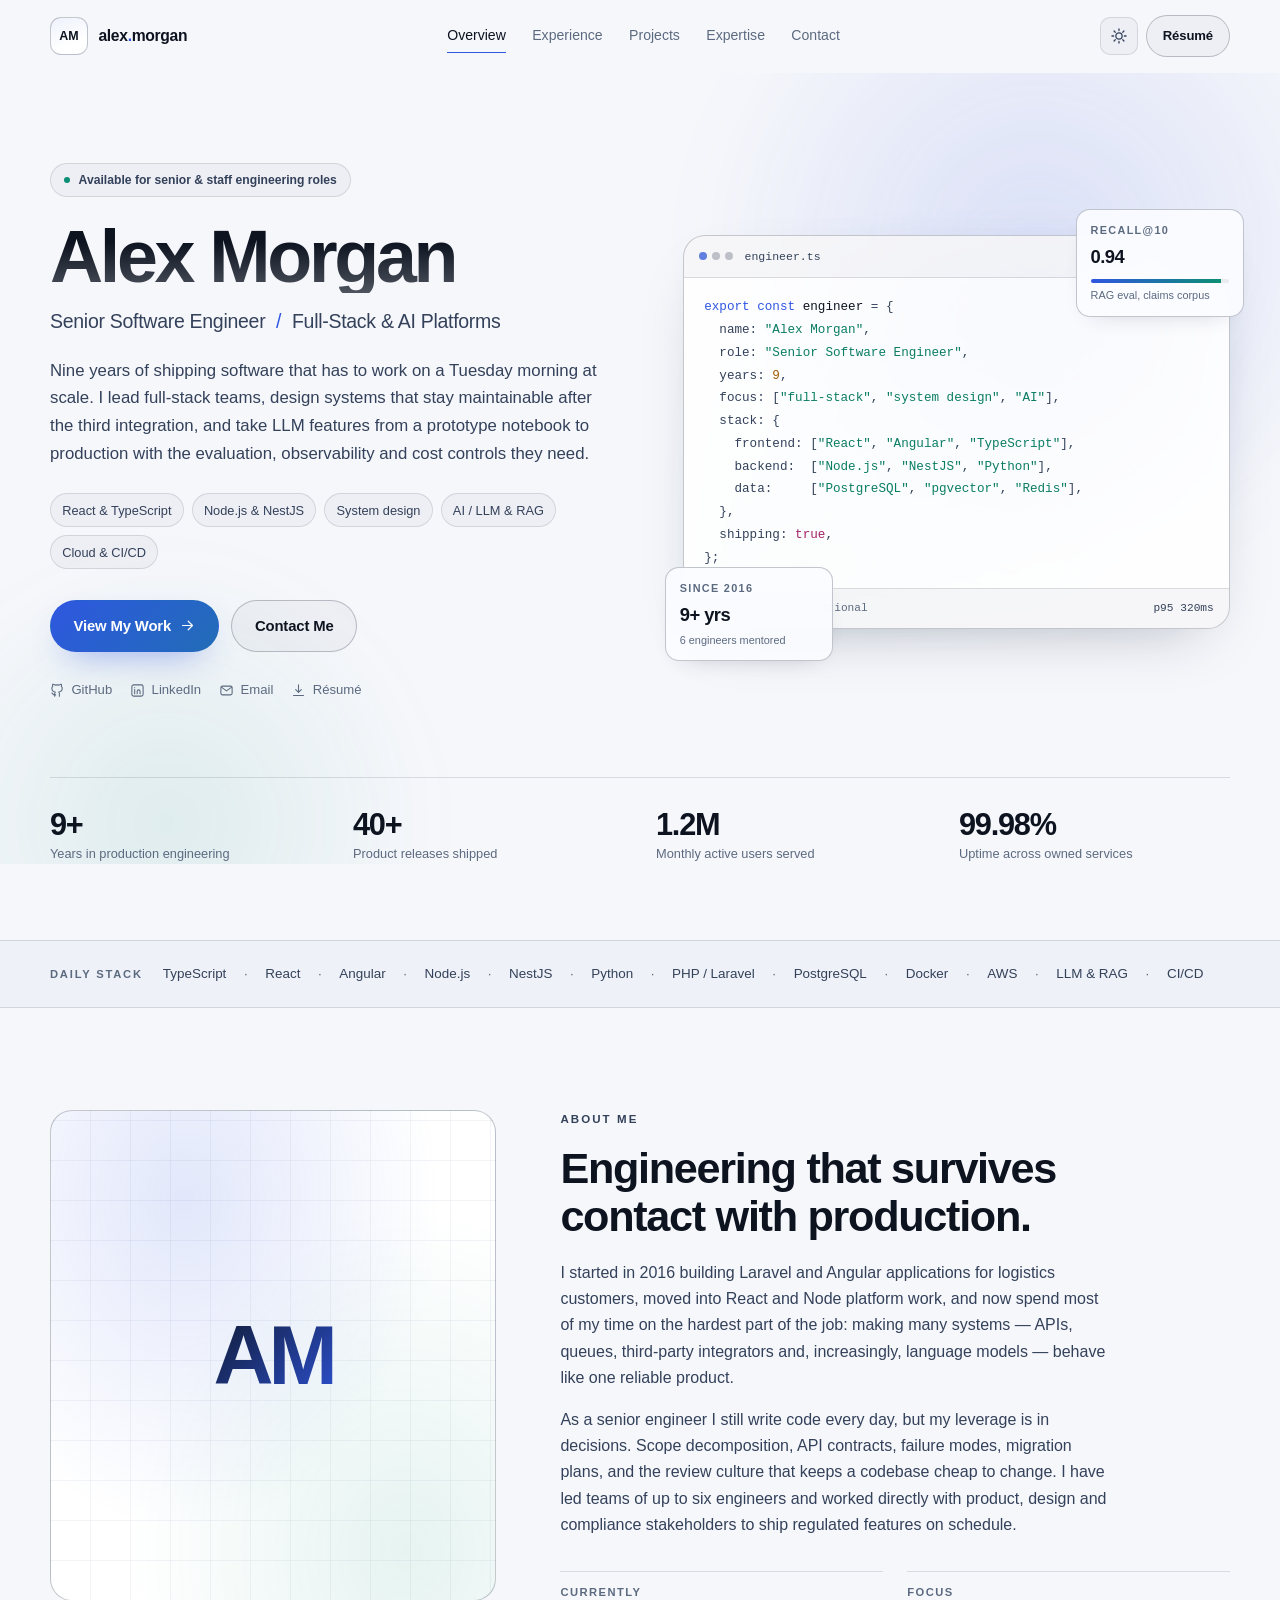
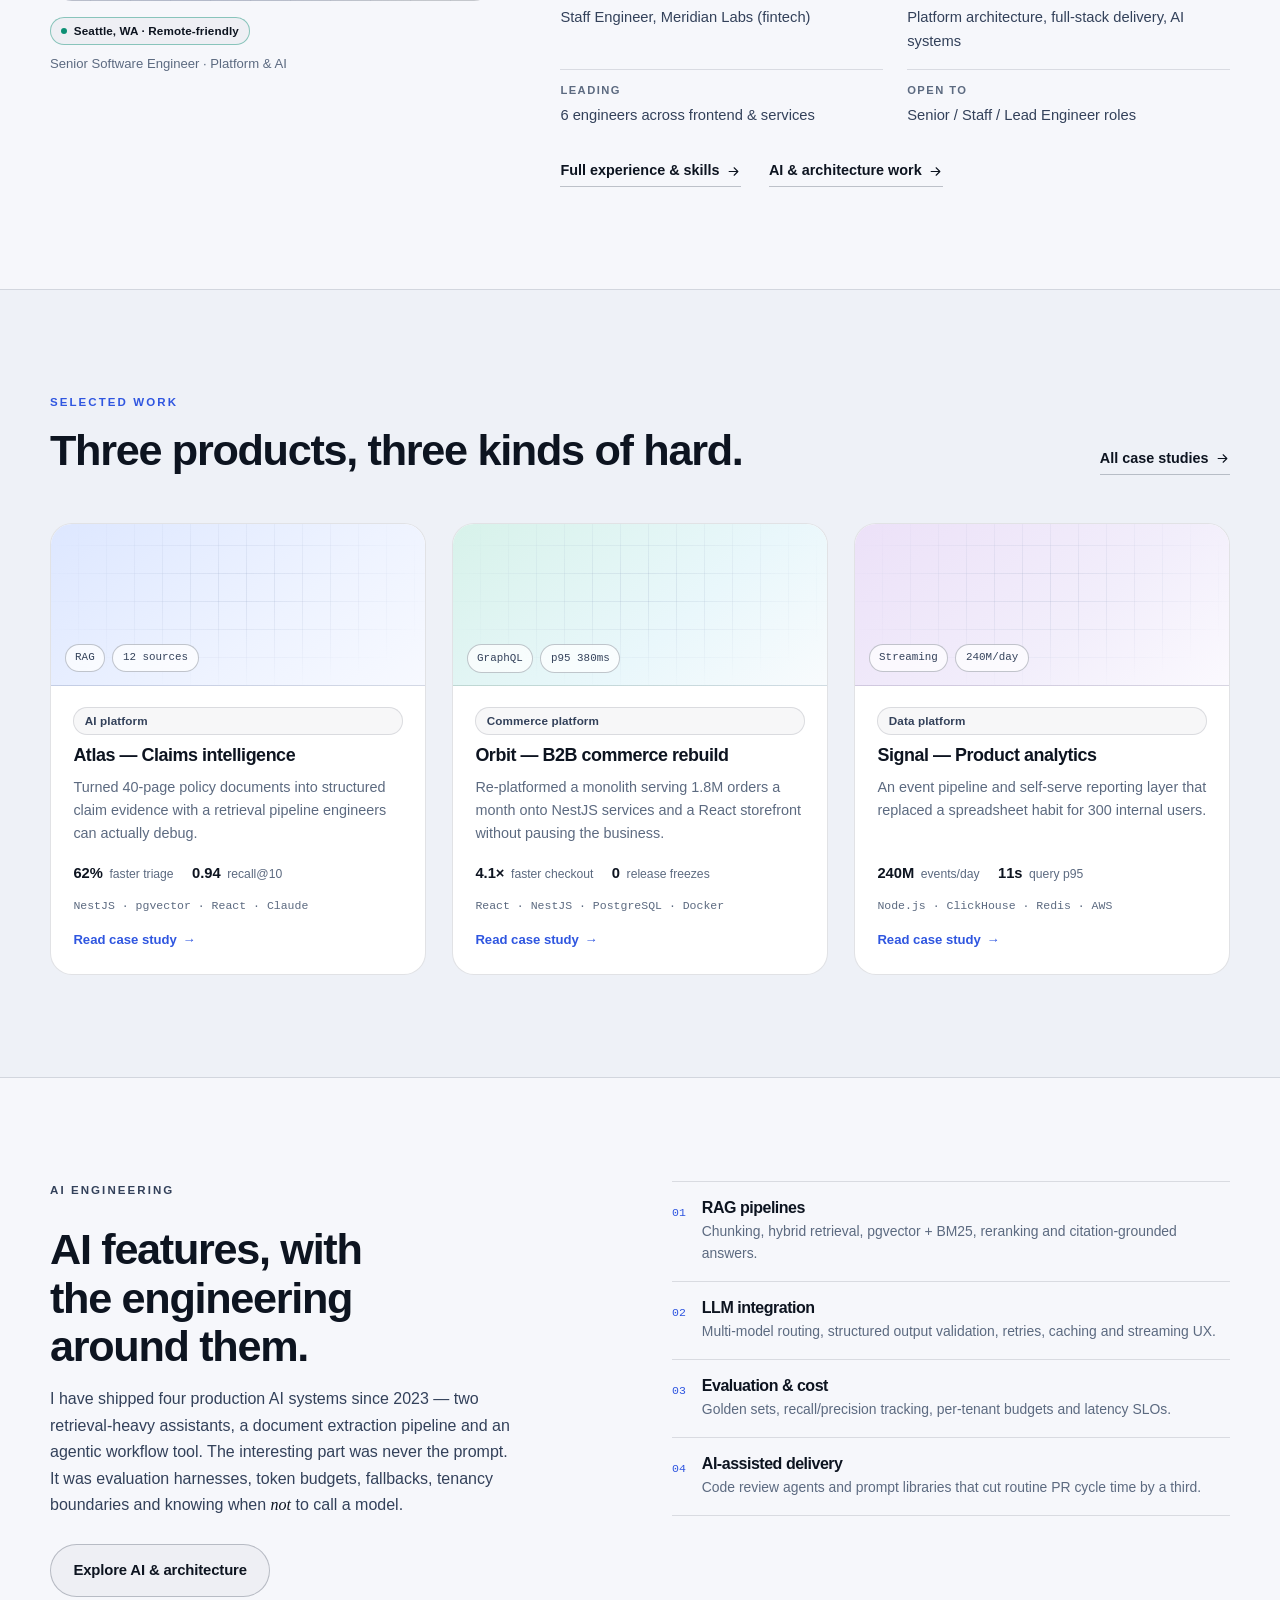
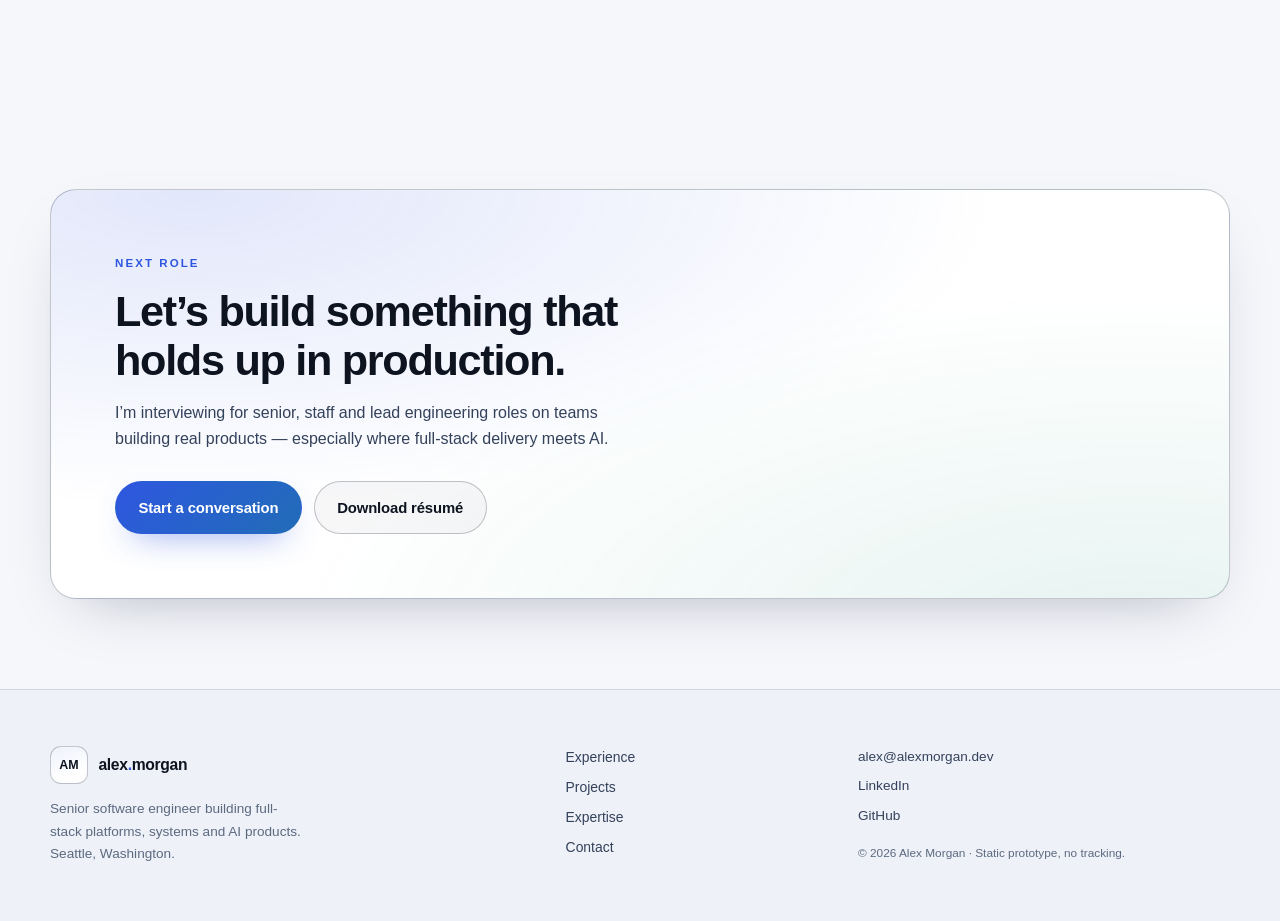
==== prototype/index.html @ d3ed7ef1 "feat(prototype): add senior software engineer portfolio prototype" ====
<!doctype html>
<html lang="en" data-theme="dark">
<head>
  <meta charset="utf-8" />
  <meta name="viewport" content="width=device-width, initial-scale=1" />
  <title>Alex Morgan — Senior Software Engineer</title>
  <meta name="description" content="Alex Morgan is a senior software engineer with 9+ years of experience building full-stack platforms, distributed systems and AI-powered products for fintech, commerce and insurance teams." />
  <meta name="color-scheme" content="dark light" />
  <meta name="theme-color" content="#070a0f" />
  <meta property="og:type" content="website" />
  <meta property="og:title" content="Alex Morgan — Senior Software Engineer" />
  <meta property="og:description" content="9+ years shipping full-stack platforms, system design and production AI. Portfolio, case studies and architecture work." />
  <link rel="stylesheet" href="styles.css" />
  <script>
    /* Apply the saved (or system) theme before first paint to avoid a flash. */
    (function () {
      try {
        document.documentElement.classList.add('js');
        var saved = localStorage.getItem('am-theme');
        var light = window.matchMedia('(prefers-color-scheme: light)').matches;
        document.documentElement.dataset.theme = saved || (light ? 'light' : 'dark');
      } catch (e) { /* private mode: keep the dark default */ }
    })();
  </script>
</head>
<body>
  <a class="skip-link" href="#main">Skip to content</a>

  <header class="site-header" data-header>
    <div class="container header-inner">
      <a class="brand" href="index.html" aria-label="Alex Morgan — overview">
        <span class="brand-mark" aria-hidden="true">AM</span>
        <span class="brand-text">alex<span class="brand-dot">.</span>morgan</span>
      </a>

      <nav class="nav" aria-label="Primary">
        <a href="index.html" aria-current="page">Overview</a>
        <a href="experience.html">Experience</a>
        <a href="projects.html">Projects</a>
        <a href="expertise.html">Expertise</a>
        <a href="contact.html">Contact</a>
      </nav>

      <div class="header-actions">
        <button class="icon-btn theme-toggle" type="button" data-theme-toggle aria-label="Switch to light theme" title="Switch theme">
          <svg class="icon-sun" viewBox="0 0 24 24" aria-hidden="true" focusable="false"><circle cx="12" cy="12" r="4.2"/><path d="M12 2.6v2.2M12 19.2v2.2M2.6 12h2.2M19.2 12h2.2M5.4 5.4l1.6 1.6M17 17l1.6 1.6M18.6 5.4L17 7M7 17l-1.6 1.6"/></svg>
          <svg class="icon-moon" viewBox="0 0 24 24" aria-hidden="true" focusable="false"><path d="M20.4 14.6A8.6 8.6 0 0 1 9.4 3.6a8.6 8.6 0 1 0 11 11Z"/></svg>
        </button>
        <a class="btn btn-sm btn-ghost header-resume" href="contact.html#resume">Résumé</a>
        <button class="icon-btn nav-toggle" type="button" aria-expanded="false" aria-controls="mobileNav" aria-label="Open menu" data-nav-toggle>
          <span class="burger" aria-hidden="true"><span></span><span></span></span>
        </button>
      </div>
    </div>

    <div class="mobile-nav" id="mobileNav" hidden>
      <nav class="container mobile-nav-inner" aria-label="Mobile">
        <a href="index.html" aria-current="page">Overview</a>
        <a href="experience.html">Experience</a>
        <a href="projects.html">Projects</a>
        <a href="expertise.html">Expertise</a>
        <a href="contact.html">Contact</a>
        <a class="btn btn-primary btn-block" href="contact.html#resume">Download résumé</a>
      </nav>
    </div>
  </header>

  <main id="main">
    <!-- ============================ HERO ============================ -->
    <section class="hero" aria-labelledby="hero-title">
      <div class="hero-bg" aria-hidden="true"></div>
      <div class="container hero-grid">
        <div class="hero-copy">
          <p class="eyebrow"><span class="pulse" aria-hidden="true"></span> Available for senior &amp; staff engineering roles</p>

          <h1 id="hero-title">Alex Morgan</h1>
          <p class="hero-role">Senior Software Engineer <span class="sep" aria-hidden="true">/</span> Full-Stack &amp; AI Platforms</p>

          <p class="lead">
            Nine years of shipping software that has to work on a Tuesday morning at
            scale. I lead full-stack teams, design systems that stay maintainable after
            the third integration, and take LLM features from a prototype notebook to
            production with the evaluation, observability and cost controls they need.
          </p>

          <ul class="strengths" aria-label="Key technical strengths">
            <li>React &amp; TypeScript</li>
            <li>Node.js &amp; NestJS</li>
            <li>System design</li>
            <li>AI / LLM &amp; RAG</li>
            <li>Cloud &amp; CI/CD</li>
          </ul>

          <div class="hero-actions">
            <a class="btn btn-primary" href="projects.html">
              View My Work
              <svg viewBox="0 0 24 24" aria-hidden="true" focusable="false"><path d="M5 12h13M13 6l6 6-6 6"/></svg>
            </a>
            <a class="btn btn-ghost" href="contact.html">Contact Me</a>
          </div>

          <div class="hero-socials">
            <a class="social-link" href="https://github.com/alexmorgan-dev" rel="noopener">
              <svg viewBox="0 0 24 24" aria-hidden="true" focusable="false"><path d="M9 19c-4.3 1.4-4.3-2.5-6-3m12 5v-3.9a3.4 3.4 0 0 0-1-2.6c3.3-.4 5.5-1.6 5.5-6a4.7 4.7 0 0 0-1.3-3.2 4.3 4.3 0 0 0-.1-3.2s-1.2-.4-3.6 1.3a12.4 12.4 0 0 0-6.4 0C5.6 1.7 4.4 2.1 4.4 2.1a4.3 4.3 0 0 0-.1 3.2A4.7 4.7 0 0 0 3 8.5c0 4.4 2.2 5.6 5.5 6a3.4 3.4 0 0 0-1 2.6V21"/></svg>
              GitHub
            </a>
            <a class="social-link" href="https://www.linkedin.com/in/alexmorgan-dev" rel="noopener">
              <svg viewBox="0 0 24 24" aria-hidden="true" focusable="false"><rect x="3" y="3" width="18" height="18" rx="3"/><path d="M7.5 10.5V17M7.5 7.4v.1M11.5 17v-3.7a2.3 2.3 0 0 1 4.6 0V17"/></svg>
              LinkedIn
            </a>
            <a class="social-link" href="mailto:alex@alexmorgan.dev">
              <svg viewBox="0 0 24 24" aria-hidden="true" focusable="false"><rect x="3" y="5" width="18" height="14" rx="2.5"/><path d="m3.8 6.5 8.2 6 8.2-6"/></svg>
              Email
            </a>
            <a class="social-link" href="contact.html#resume">
              <svg viewBox="0 0 24 24" aria-hidden="true" focusable="false"><path d="M12 3v12m0 0 4.5-4.5M12 15l-4.5-4.5M4 20h16"/></svg>
              Résumé
            </a>
          </div>
        </div>

        <div class="hero-visual" aria-hidden="true">
          <div class="panel-glow"></div>

          <div class="code-card reveal" data-reveal>
            <div class="code-head">
              <span class="dots"><i></i><i></i><i></i></span>
              <span class="code-file">engineer.ts</span>
              <span class="code-badge">TS 5.4</span>
            </div>
            <pre class="code-body"><code><span class="c-key">export const</span> <span class="c-name">engineer</span> = {
  name: <span class="c-str">"Alex Morgan"</span>,
  role: <span class="c-str">"Senior Software Engineer"</span>,
  years: <span class="c-num">9</span>,
  focus: [<span class="c-str">"full-stack"</span>, <span class="c-str">"system design"</span>, <span class="c-str">"AI"</span>],
  stack: {
    frontend: [<span class="c-str">"React"</span>, <span class="c-str">"Angular"</span>, <span class="c-str">"TypeScript"</span>],
    backend:  [<span class="c-str">"Node.js"</span>, <span class="c-str">"NestJS"</span>, <span class="c-str">"Python"</span>],
    data:     [<span class="c-str">"PostgreSQL"</span>, <span class="c-str">"pgvector"</span>, <span class="c-str">"Redis"</span>],
  },
  shipping: <span class="c-bool">true</span>,
};</code></pre>
            <div class="code-foot">
              <span class="status-dot"></span>
              <span>All systems operational</span>
              <span class="code-foot-meta">p95 320ms</span>
            </div>
          </div>

          <div class="float-card float-card-a">
            <span class="float-label">Recall@10</span>
            <strong>0.94</strong>
            <span class="float-bar"><span></span></span>
            <span class="float-note">RAG eval, claims corpus</span>
          </div>

          <div class="float-card float-card-b">
            <span class="float-label">Since 2016</span>
            <strong>9+ yrs</strong>
            <span class="float-note">6 engineers mentored</span>
          </div>
        </div>
      </div>

      <div class="container">
        <div class="hero-stats">
          <div class="stat"><span class="stat-value">9+</span><span class="stat-label">Years in production engineering</span></div>
          <div class="stat"><span class="stat-value">40+</span><span class="stat-label">Product releases shipped</span></div>
          <div class="stat"><span class="stat-value">1.2M</span><span class="stat-label">Monthly active users served</span></div>
          <div class="stat"><span class="stat-value">99.98%</span><span class="stat-label">Uptime across owned services</span></div>
        </div>
      </div>
    </section>

    <!-- ============================ TECH BAND ============================ -->
    <section class="tech-band" aria-label="Core technologies">
      <div class="container tech-band-inner">
        <p class="tech-band-label">Daily stack</p>
        <ul class="tech-band-list">
          <li>TypeScript</li><li>React</li><li>Angular</li><li>Node.js</li><li>NestJS</li>
          <li>Python</li><li>PHP / Laravel</li><li>PostgreSQL</li><li>Docker</li><li>AWS</li>
          <li>LLM &amp; RAG</li><li>CI/CD</li>
        </ul>
      </div>
    </section>

    <!-- ============================ ABOUT ============================ -->
    <section class="section" id="about" aria-labelledby="about-title">
      <div class="container about-grid">
        <div class="about-portrait reveal" data-reveal>
          <div class="portrait-tile">
            <span class="portrait-mono">AM</span>
            <span class="portrait-scan" aria-hidden="true"></span>
          </div>
          <div class="portrait-meta">
            <span class="badge badge-live"><span class="pulse"></span> Seattle, WA · Remote-friendly</span>
            <span class="portrait-role">Senior Software Engineer · Platform &amp; AI</span>
          </div>
        </div>

        <div class="about-copy">
          <p class="kicker">About me</p>
          <h2 id="about-title" class="h2 reveal" data-reveal>Engineering that survives contact with production.</h2>
          <div class="reveal" data-reveal>
            <p>
              I started in 2016 building Laravel and Angular applications for logistics
              customers, moved into React and Node platform work, and now spend most of my
              time on the hardest part of the job: making many systems — APIs, queues,
              third-party integrators and, increasingly, language models — behave like one
              reliable product.
            </p>
            <p>
              As a senior engineer I still write code every day, but my leverage is in
              decisions. Scope decomposition, API contracts, failure modes, migration
              plans, and the review culture that keeps a codebase cheap to change. I have
              led teams of up to six engineers and worked directly with product, design and
              compliance stakeholders to ship regulated features on schedule.
            </p>
          </div>

          <dl class="facts reveal" data-reveal>
            <div><dt>Currently</dt><dd>Staff Engineer, Meridian Labs (fintech)</dd></div>
            <div><dt>Focus</dt><dd>Platform architecture, full-stack delivery, AI systems</dd></div>
            <div><dt>Leading</dt><dd>6 engineers across frontend &amp; services</dd></div>
            <div><dt>Open to</dt><dd>Senior / Staff / Lead Engineer roles</dd></div>
          </dl>

          <div class="about-links reveal" data-reveal>
            <a class="text-link" href="experience.html">Full experience &amp; skills
              <svg viewBox="0 0 24 24" aria-hidden="true" focusable="false"><path d="M5 12h13M13 6l6 6-6 6"/></svg>
            </a>
            <a class="text-link" href="expertise.html">AI &amp; architecture work
              <svg viewBox="0 0 24 24" aria-hidden="true" focusable="false"><path d="M5 12h13M13 6l6 6-6 6"/></svg>
            </a>
          </div>
        </div>
      </div>
    </section>

    <!-- ============================ SELECTED WORK ============================ -->
    <section class="section section-alt" id="work" aria-labelledby="work-title">
      <div class="container">
        <div class="section-head">
          <div>
            <p class="kicker">Selected work</p>
            <h2 id="work-title" class="h2">Three products, three kinds of hard.</h2>
          </div>
          <a class="text-link" href="projects.html">All case studies
            <svg viewBox="0 0 24 24" aria-hidden="true" focusable="false"><path d="M5 12h13M13 6l6 6-6 6"/></svg>
          </a>
        </div>

        <div class="work-grid">
          <article class="work-card reveal" data-reveal>
            <div class="work-thumb thumb-atlas" aria-hidden="true">
              <span class="thumb-grid"></span>
              <span class="thumb-chips"><span class="thumb-chip">RAG</span><span class="thumb-chip">12 sources</span></span>
            </div>
            <div class="work-body">
              <span class="badge">AI platform</span>
              <h3><a href="projects.html#atlas">Atlas — Claims intelligence</a></h3>
              <p>Turned 40-page policy documents into structured claim evidence with a retrieval pipeline engineers can actually debug.</p>
              <ul class="work-metrics">
                <li><strong>62%</strong> faster triage</li>
                <li><strong>0.94</strong> recall@10</li>
              </ul>
              <span class="work-stack">NestJS · pgvector · React · Claude</span>
              <a class="card-cta" href="projects.html#atlas">Read case study <span aria-hidden="true">→</span></a>
            </div>
          </article>

          <article class="work-card reveal" data-reveal>
            <div class="work-thumb thumb-orbit" aria-hidden="true">
              <span class="thumb-grid"></span>
              <span class="thumb-chips"><span class="thumb-chip">GraphQL</span><span class="thumb-chip">p95 380ms</span></span>
            </div>
            <div class="work-body">
              <span class="badge">Commerce platform</span>
              <h3><a href="projects.html#orbit">Orbit — B2B commerce rebuild</a></h3>
              <p>Re-platformed a monolith serving 1.8M orders a month onto NestJS services and a React storefront without pausing the business.</p>
              <ul class="work-metrics">
                <li><strong>4.1×</strong> faster checkout</li>
                <li><strong>0</strong> release freezes</li>
              </ul>
              <span class="work-stack">React · NestJS · PostgreSQL · Docker</span>
              <a class="card-cta" href="projects.html#orbit">Read case study <span aria-hidden="true">→</span></a>
            </div>
          </article>

          <article class="work-card reveal" data-reveal>
            <div class="work-thumb thumb-signal" aria-hidden="true">
              <span class="thumb-grid"></span>
              <span class="thumb-chips"><span class="thumb-chip">Streaming</span><span class="thumb-chip">240M/day</span></span>
            </div>
            <div class="work-body">
              <span class="badge">Data platform</span>
              <h3><a href="projects.html#signal">Signal — Product analytics</a></h3>
              <p>An event pipeline and self-serve reporting layer that replaced a spreadsheet habit for 300 internal users.</p>
              <ul class="work-metrics">
                <li><strong>240M</strong> events/day</li>
                <li><strong>11s</strong> query p95</li>
              </ul>
              <span class="work-stack">Node.js · ClickHouse · Redis · AWS</span>
              <a class="card-cta" href="projects.html#signal">Read case study <span aria-hidden="true">→</span></a>
            </div>
          </article>
        </div>
      </div>
    </section>

    <!-- ============================ AI BAND ============================ -->
    <section class="section" id="ai" aria-labelledby="ai-title">
      <div class="container ai-band">
        <div class="ai-copy reveal" data-reveal>
          <p class="kicker">AI engineering</p>
          <h2 id="ai-title" class="h2">AI features, with the engineering around them.</h2>
          <p>
            I have shipped four production AI systems since 2023 — two retrieval-heavy
            assistants, a document extraction pipeline and an agentic workflow tool. The
            interesting part was never the prompt. It was evaluation harnesses, token
            budgets, fallbacks, tenancy boundaries and knowing when <em>not</em> to call a
            model.
          </p>
          <a class="btn btn-ghost" href="expertise.html">Explore AI &amp; architecture</a>
        </div>

        <ol class="ai-list reveal" data-reveal>
          <li><span class="ai-num">01</span><div><h3>RAG pipelines</h3><p>Chunking, hybrid retrieval, pgvector + BM25, reranking and citation-grounded answers.</p></div></li>
          <li><span class="ai-num">02</span><div><h3>LLM integration</h3><p>Multi-model routing, structured output validation, retries, caching and streaming UX.</p></div></li>
          <li><span class="ai-num">03</span><div><h3>Evaluation &amp; cost</h3><p>Golden sets, recall/precision tracking, per-tenant budgets and latency SLOs.</p></div></li>
          <li><span class="ai-num">04</span><div><h3>AI-assisted delivery</h3><p>Code review agents and prompt libraries that cut routine PR cycle time by a third.</p></div></li>
        </ol>
      </div>
    </section>

    <!-- ============================ CTA ============================ -->
    <section class="section cta-section" aria-labelledby="cta-title">
      <div class="container">
        <div class="cta-card reveal" data-reveal>
          <div class="cta-glow" aria-hidden="true"></div>
          <p class="kicker">Next role</p>
          <h2 id="cta-title" class="h2">Let’s build something that holds up in production.</h2>
          <p class="cta-sub">I’m interviewing for senior, staff and lead engineering roles on teams building real products — especially where full-stack delivery meets AI.</p>
          <div class="hero-actions">
            <a class="btn btn-primary" href="contact.html">Start a conversation</a>
            <a class="btn btn-ghost" href="contact.html#resume">Download résumé</a>
          </div>
        </div>
      </div>
    </section>
  </main>

  <footer class="site-footer">
    <div class="container footer-grid">
      <div class="footer-brand">
        <a class="brand" href="index.html" aria-label="Alex Morgan — overview">
          <span class="brand-mark" aria-hidden="true">AM</span>
          <span class="brand-text">alex<span class="brand-dot">.</span>morgan</span>
        </a>
        <p>Senior software engineer building full-stack platforms, systems and AI products. Seattle, Washington.</p>
      </div>
      <nav class="footer-nav" aria-label="Footer">
        <a href="experience.html">Experience</a>
        <a href="projects.html">Projects</a>
        <a href="expertise.html">Expertise</a>
        <a href="contact.html">Contact</a>
      </nav>
      <div class="footer-meta">
        <a href="mailto:alex@alexmorgan.dev">alex@alexmorgan.dev</a>
        <a href="https://www.linkedin.com/in/alexmorgan-dev" rel="noopener">LinkedIn</a>
        <a href="https://github.com/alexmorgan-dev" rel="noopener">GitHub</a>
        <p class="footer-note">© <span data-year>2025</span> Alex Morgan · Static prototype, no tracking.</p>
      </div>
    </div>
  </footer>

  <div class="toast" role="status" aria-live="polite" data-toast hidden></div>

  <script src="app.js" defer></script>
</body>
</html>
---- prototype/styles.css ----
/* ==========================================================================
   Alex Morgan — Senior Software Engineer portfolio
   Shared design system for all prototype pages.
   ========================================================================== */

/* ---------- Tokens ---------- */
:root {
  --font-sans: "Segoe UI Variable Text", -apple-system, BlinkMacSystemFont, "Segoe UI", Roboto, "Helvetica Neue", Arial, sans-serif;
  --font-display: "Segoe UI Variable Display", "Segoe UI Semibold", -apple-system, BlinkMacSystemFont, "Segoe UI", Roboto, sans-serif;
  --font-serif: "Iowan Old Style", "Palatino Linotype", Palatino, "Book Antiqua", Georgia, serif;
  --font-mono: ui-monospace, "Cascadia Mono", "SF Mono", Menlo, Consolas, monospace;

  --container: 1180px;
  --header-h: 72px;
  --radius-lg: 22px;
  --radius: 16px;
  --radius-sm: 12px;
  --ease: cubic-bezier(.2, .7, .2, 1);
}

html[data-theme="dark"] {
  --bg: #070a0f;
  --bg-alt: #0a0e15;
  --card: #0d131c;
  --card-2: #111826;
  --surface: rgba(255, 255, 255, .035);
  --surface-2: rgba(255, 255, 255, .07);
  --border: rgba(255, 255, 255, .09);
  --border-strong: rgba(255, 255, 255, .18);
  --text: #e9eef7;
  --text-soft: #b6c2d4;
  --muted: #8a99af;
  --accent: #7c9cff;
  --accent-2: #5ee0c0;
  --accent-ink: #05101d;
  --accent-soft: rgba(124, 156, 255, .12);
  --glow-1: rgba(124, 156, 255, .22);
  --glow-2: rgba(94, 224, 192, .14);
  --nav-bg: rgba(7, 10, 15, .74);
  --shadow: 0 28px 70px -30px rgba(0, 0, 0, .85);
  --shadow-sm: 0 12px 30px -18px rgba(0, 0, 0, .8);
  --code-key: #9db4ff;
  --code-str: #8fe3c4;
  --code-num: #f2c37b;
  --code-bool: #f6a8c8;
  --thumb-1: linear-gradient(140deg, #17233d 0%, #0f1827 60%, #0b111b 100%);
  --thumb-2: linear-gradient(140deg, #0f2a28 0%, #0d1d2a 60%, #0a1119 100%);
  --thumb-3: linear-gradient(140deg, #261a33 0%, #171529 60%, #0b101b 100%);
  color-scheme: dark;
}

html[data-theme="light"] {
  --bg: #f6f7fb;
  --bg-alt: #eef1f7;
  --card: #ffffff;
  --card-2: #fbfcff;
  --surface: rgba(12, 22, 44, .03);
  --surface-2: rgba(12, 22, 44, .07);
  --border: rgba(12, 22, 44, .12);
  --border-strong: rgba(12, 22, 44, .24);
  --text: #0d1420;
  --text-soft: #33415a;
  --muted: #5c6a80;
  --accent: #2f56e0;
  --accent-2: #0c8f74;
  --accent-ink: #ffffff;
  --accent-soft: rgba(47, 86, 224, .08);
  --glow-1: rgba(47, 86, 224, .14);
  --glow-2: rgba(12, 143, 116, .10);
  --nav-bg: rgba(246, 247, 251, .82);
  --shadow: 0 24px 60px -32px rgba(16, 28, 56, .35);
  --shadow-sm: 0 10px 26px -18px rgba(16, 28, 56, .3);
  --code-key: #2f56e0;
  --code-str: #0a7d63;
  --code-num: #a25b00;
  --code-bool: #a3246a;
  --thumb-1: linear-gradient(140deg, #dde7ff 0%, #eef3ff 60%, #f7f9ff 100%);
  --thumb-2: linear-gradient(140deg, #d7f2ea 0%, #e9f7fb 60%, #f8fbfd 100%);
  --thumb-3: linear-gradient(140deg, #ece1f8 0%, #f2eefb 60%, #fbf9fe 100%);
  color-scheme: light;
}

/* ---------- Reset / base ---------- */
*, *::before, *::after { box-sizing: border-box; }

html {
  scroll-behavior: smooth;
  scroll-padding-top: calc(var(--header-h) + 20px);
  -webkit-text-size-adjust: 100%;
}

body {
  margin: 0;
  background: var(--bg);
  color: var(--text);
  font-family: var(--font-sans);
  font-size: 16px;
  line-height: 1.65;
  -webkit-font-smoothing: antialiased;
  text-rendering: optimizeLegibility;
  overflow-x: hidden;
}

body.dialog-open { overflow: hidden; }

img, svg { max-width: 100%; }
svg { stroke: currentColor; fill: none; stroke-width: 1.7; stroke-linecap: round; stroke-linejoin: round; }

h1, h2, h3, h4 {
  font-family: var(--font-display);
  font-weight: 600;
  letter-spacing: -.03em;
  line-height: 1.12;
  margin: 0;
  text-wrap: balance;
}

p { margin: 0; }
ul, ol { margin: 0; padding: 0; list-style: none; }

a { color: inherit; text-decoration: none; }
a:hover { color: var(--accent); }

button { font: inherit; color: inherit; }

:focus-visible {
  outline: 2px solid var(--accent);
  outline-offset: 3px;
  border-radius: 6px;
}

::selection { background: var(--accent); color: var(--accent-ink); }

.skip-link {
  position: absolute;
  left: 16px;
  top: -60px;
  z-index: 100;
  padding: .7rem 1.1rem;
  border-radius: 999px;
  background: var(--accent);
  color: var(--accent-ink);
  font-weight: 600;
  font-size: .85rem;
  transition: top .2s var(--ease);
}
.skip-link:focus { top: 16px; color: var(--accent-ink); }

.container {
  width: min(100% - 2 * clamp(20px, 5vw, 48px), var(--container));
  margin-inline: auto;
}

.section { padding-block: clamp(64px, 8vw, 116px); position: relative; }
.section-alt { background: var(--bg-alt); border-block: 1px solid var(--border); }

.h1 { font-size: clamp(2.2rem, 4.6vw, 3.5rem); }
.h2 { font-size: clamp(1.8rem, 3.4vw, 2.7rem); }
.h3 { font-size: 1.12rem; }

.kicker {
  text-transform: uppercase;
  letter-spacing: .18em;
  font-size: .72rem;
  font-weight: 700;
  color: var(--accent);
  margin-bottom: .9rem;
}

.lead { color: var(--text-soft); font-size: 1.05rem; max-width: 60ch; }
.muted { color: var(--muted); }

.section-head {
  display: flex;
  align-items: flex-end;
  justify-content: space-between;
  gap: 24px;
  flex-wrap: wrap;
  margin-bottom: clamp(30px, 4vw, 48px);
}

.section-note {
  max-width: 42ch;
  font-size: .86rem;
  line-height: 1.6;
}

/* ---------- Buttons / links / badges ---------- */
.btn {
  display: inline-flex;
  align-items: center;
  justify-content: center;
  gap: .5rem;
  padding: .82rem 1.4rem;
  border-radius: 999px;
  border: 1px solid transparent;
  background: transparent;
  font-size: .93rem;
  font-weight: 600;
  letter-spacing: -.01em;
  cursor: pointer;
  transition: transform .25s var(--ease), background .25s var(--ease), border-color .25s var(--ease), box-shadow .25s var(--ease), color .25s var(--ease);
  white-space: nowrap;
}
.btn svg { width: 17px; height: 17px; flex: 0 0 auto; }
.btn:hover { transform: translateY(-1px); }

.btn-primary {
  background: linear-gradient(135deg, var(--accent), color-mix(in srgb, var(--accent) 62%, var(--accent-2)));
  color: var(--accent-ink);
  box-shadow: 0 14px 34px -18px color-mix(in srgb, var(--accent) 80%, transparent);
}
.btn-primary:hover { color: var(--accent-ink); box-shadow: 0 18px 40px -16px color-mix(in srgb, var(--accent) 85%, transparent); }

.btn-ghost {
  border-color: var(--border-strong);
  background: var(--surface);
  color: var(--text);
}
.btn-ghost:hover { border-color: color-mix(in srgb, var(--accent) 55%, var(--border-strong)); background: var(--accent-soft); }

.btn-sm { padding: .55rem 1rem; font-size: .82rem; }
.btn-block { width: 100%; }

.text-link {
  display: inline-flex;
  align-items: center;
  gap: .4rem;
  font-size: .9rem;
  font-weight: 600;
  color: var(--text);
  border-bottom: 1px solid var(--border-strong);
  padding-bottom: 3px;
  transition: color .2s var(--ease), border-color .2s var(--ease), gap .2s var(--ease);
}
.text-link svg { width: 15px; height: 15px; transition: transform .25s var(--ease); }
.text-link:hover { color: var(--accent); border-color: var(--accent); }
.text-link:hover svg { transform: translateX(3px); }

.badge {
  display: inline-flex;
  align-items: center;
  gap: .4rem;
  padding: .32rem .65rem;
  border-radius: 999px;
  border: 1px solid var(--border);
  background: var(--surface);
  color: var(--text-soft);
  font-size: .73rem;
  font-weight: 600;
  letter-spacing: .01em;
  line-height: 1.35;
}
.badge-live { border-color: color-mix(in srgb, var(--accent-2) 45%, transparent); color: var(--text); }

.pulse {
  width: 6px;
  height: 6px;
  border-radius: 50%;
  background: var(--accent-2);
  box-shadow: 0 0 0 0 color-mix(in srgb, var(--accent-2) 60%, transparent);
  animation: pulse 2.4s infinite;
  flex: 0 0 auto;
}

@keyframes pulse {
  0% { box-shadow: 0 0 0 0 color-mix(in srgb, var(--accent-2) 55%, transparent); }
  70% { box-shadow: 0 0 0 7px transparent; }
  100% { box-shadow: 0 0 0 0 transparent; }
}

/* ---------- Header / nav ---------- */
.site-header {
  position: sticky;
  top: 0;
  z-index: 60;
  background: var(--nav-bg);
  -webkit-backdrop-filter: saturate(140%) blur(18px);
  backdrop-filter: saturate(140%) blur(18px);
  border-bottom: 1px solid transparent;
  transition: border-color .3s var(--ease), box-shadow .3s var(--ease);
}
.site-header[data-scrolled="true"] {
  border-bottom-color: var(--border);
  box-shadow: 0 12px 30px -26px rgba(0, 0, 0, .8);
}

.header-inner {
  height: var(--header-h);
  display: flex;
  align-items: center;
  justify-content: space-between;
  gap: 24px;
}

.brand { display: inline-flex; align-items: center; gap: .65rem; color: var(--text); }
.brand:hover { color: var(--text); }
.brand-mark {
  width: 38px;
  height: 38px;
  display: grid;
  place-items: center;
  border-radius: 11px;
  font-family: var(--font-display);
  font-size: .78rem;
  font-weight: 700;
  letter-spacing: .01em;
  color: var(--text);
  background:
    linear-gradient(160deg, var(--accent-soft), transparent 70%),
    var(--card);
  border: 1px solid var(--border-strong);
  box-shadow: inset 0 1px 0 rgba(255, 255, 255, .08);
}
.brand-text {
  font-family: var(--font-display);
  font-weight: 600;
  font-size: .98rem;
  letter-spacing: -.02em;
}
.brand-dot { color: var(--accent); }

.nav { display: flex; align-items: center; gap: 4px; }
.nav a {
  position: relative;
  padding: .45rem .7rem;
  border-radius: 8px;
  font-size: .88rem;
  font-weight: 500;
  color: var(--muted);
  transition: color .2s var(--ease), background .2s var(--ease);
}
.nav a::after {
  content: "";
  position: absolute;
  left: .7rem;
  right: .7rem;
  bottom: .1rem;
  height: 1.5px;
  background: var(--accent);
  transform: scaleX(0);
  transform-origin: left;
  transition: transform .25s var(--ease);
}
.nav a:hover { color: var(--text); background: var(--surface); }
.nav a[aria-current="page"] { color: var(--text); }
.nav a[aria-current="page"]::after { transform: scaleX(1); }

.header-actions { display: flex; align-items: center; gap: .5rem; }

.icon-btn {
  display: grid;
  place-items: center;
  width: 38px;
  height: 38px;
  border-radius: 10px;
  border: 1px solid var(--border);
  background: var(--surface);
  color: var(--text-soft);
  cursor: pointer;
  transition: color .2s var(--ease), border-color .2s var(--ease), background .2s var(--ease);
}
.icon-btn:hover { color: var(--text); border-color: var(--border-strong); }
.icon-btn svg { width: 18px; height: 18px; }

html[data-theme="dark"] .icon-sun { display: none; }
html[data-theme="light"] .icon-moon { display: none; }

.nav-toggle { display: none; }
.burger { display: flex; flex-direction: column; gap: 4px; }
.burger span { display: block; width: 16px; height: 1.5px; background: currentColor; transition: transform .25s var(--ease), opacity .2s var(--ease); }
.nav-toggle[aria-expanded="true"] .burger span:first-child { transform: translateY(2.75px) rotate(45deg); }
.nav-toggle[aria-expanded="true"] .burger span:last-child { transform: translateY(-2.75px) rotate(-45deg); }

.mobile-nav {
  border-top: 1px solid var(--border);
  background: var(--nav-bg);
  -webkit-backdrop-filter: blur(18px);
  backdrop-filter: blur(18px);
  padding-block: 18px 22px;
}
.mobile-nav[hidden] { display: none; }
.mobile-nav-inner { display: grid; gap: 4px; }
.mobile-nav-inner a {
  padding: .7rem .4rem;
  border-radius: 8px;
  font-weight: 500;
  color: var(--text-soft);
}
.mobile-nav-inner a[aria-current="page"] { color: var(--accent); }
.mobile-nav-inner .btn { margin-top: 10px; color: var(--accent-ink); }

/* ---------- Hero ---------- */
.hero {
  position: relative;
  padding-block: clamp(52px, 7vw, 92px) 0;
}
.hero-bg {
  position: absolute;
  inset: 0;
  overflow: hidden;
  pointer-events: none;
  z-index: -1;
}
.hero-bg::before,
.hero-bg::after {
  content: "";
  position: absolute;
  border-radius: 50%;
  filter: blur(30px);
}
.hero-bg::before {
  width: 62vw;
  max-width: 820px;
  aspect-ratio: 1;
  top: -28%;
  right: -12%;
  background: radial-gradient(circle, var(--glow-1) 0%, transparent 62%);
}
.hero-bg::after {
  width: 46vw;
  max-width: 620px;
  aspect-ratio: 1;
  bottom: -32%;
  left: -10%;
  background: radial-gradient(circle, var(--glow-2) 0%, transparent 65%);
}

.hero-grid {
  display: grid;
  grid-template-columns: minmax(0, 1.02fr) minmax(0, .98fr);
  gap: clamp(36px, 5vw, 68px);
  align-items: center;
}

.eyebrow {
  display: inline-flex;
  align-items: center;
  gap: .55rem;
  padding: .4rem .8rem;
  border-radius: 999px;
  border: 1px solid var(--border);
  background: var(--surface);
  font-size: .76rem;
  font-weight: 600;
  color: var(--text-soft);
  margin-bottom: 1.4rem;
}

.hero h1 {
  font-size: clamp(2.9rem, 6vw, 4.6rem);
  letter-spacing: -.045em;
  line-height: 1;
  margin-bottom: .7rem;
  background: linear-gradient(180deg, var(--text) 30%, color-mix(in srgb, var(--text) 72%, var(--bg)) 100%);
  -webkit-background-clip: text;
  background-clip: text;
  color: transparent;
}

.hero-role {
  font-family: var(--font-display);
  font-size: clamp(1rem, 1.55vw, 1.22rem);
  font-weight: 500;
  color: var(--text-soft);
  letter-spacing: -.015em;
  margin-bottom: 1.25rem;
}
.hero-role .sep { color: var(--accent); margin-inline: .35rem; }

.hero .lead { margin-bottom: 1.6rem; }

.strengths {
  display: flex;
  flex-wrap: wrap;
  gap: 8px;
  margin-bottom: 1.9rem;
}
.strengths li {
  padding: .34rem .7rem;
  border-radius: 999px;
  border: 1px solid var(--border);
  background: var(--surface);
  font-size: .8rem;
  color: var(--text-soft);
}

.hero-actions { display: flex; flex-wrap: wrap; gap: 12px; margin-bottom: 1.7rem; }

.hero-socials { display: flex; flex-wrap: wrap; gap: 8px 18px; }
.social-link {
  display: inline-flex;
  align-items: center;
  gap: .4rem;
  font-size: .82rem;
  font-weight: 500;
  color: var(--muted);
  transition: color .2s var(--ease);
}
.social-link svg { width: 15px; height: 15px; }
.social-link:hover { color: var(--accent); }

/* code card */
.hero-visual { position: relative; padding-block: 22px; }
.panel-glow {
  position: absolute;
  inset: 8% 4%;
  background: radial-gradient(ellipse at 65% 25%, var(--glow-1), transparent 62%),
              radial-gradient(ellipse at 20% 90%, var(--glow-2), transparent 60%);
  filter: blur(20px);
  z-index: 0;
}

.code-card {
  position: relative;
  z-index: 1;
  border: 1px solid var(--border-strong);
  border-radius: var(--radius-lg);
  background: color-mix(in srgb, var(--card) 88%, transparent);
  box-shadow: var(--shadow);
  overflow: hidden;
}
.code-head {
  display: flex;
  align-items: center;
  gap: .7rem;
  padding: .7rem .95rem;
  border-bottom: 1px solid var(--border);
  background: var(--surface);
  font-family: var(--font-mono);
  font-size: .72rem;
  color: var(--muted);
}
.dots { display: flex; gap: 5px; }
.dots i { width: 8px; height: 8px; border-radius: 50%; background: var(--border-strong); }
.dots i:first-child { background: color-mix(in srgb, var(--accent) 70%, var(--border)); }
.code-file { color: var(--text-soft); }
.code-badge { margin-left: auto; font-size: .66rem; letter-spacing: .06em; }

.code-body {
  margin: 0;
  padding: 1.15rem 1.25rem;
  font-family: var(--font-mono);
  font-size: .79rem;
  line-height: 1.8;
  color: var(--text-soft);
  overflow-x: auto;
  tab-size: 2;
}
.c-key { color: var(--code-key); }
.c-name { color: var(--text); }
.c-str { color: var(--code-str); }
.c-num { color: var(--code-num); }
.c-bool { color: var(--code-bool); }

.code-foot {
  display: flex;
  align-items: center;
  gap: .5rem;
  padding: .65rem .95rem;
  border-top: 1px solid var(--border);
  background: var(--surface);
  font-family: var(--font-mono);
  font-size: .7rem;
  color: var(--muted);
}
.status-dot { width: 6px; height: 6px; border-radius: 50%; background: var(--accent-2); }
.code-foot-meta { margin-left: auto; color: var(--text-soft); }

.float-card {
  position: absolute;
  z-index: 2;
  width: 168px;
  display: grid;
  gap: .15rem;
  padding: .75rem .85rem;
  border-radius: 14px;
  border: 1px solid var(--border-strong);
  background: color-mix(in srgb, var(--card-2) 92%, transparent);
  -webkit-backdrop-filter: blur(10px);
  backdrop-filter: blur(10px);
  box-shadow: var(--shadow-sm);
}
.float-card strong { font-family: var(--font-display); font-size: 1.15rem; letter-spacing: -.03em; }
.float-label { font-size: .68rem; text-transform: uppercase; letter-spacing: .12em; color: var(--muted); font-weight: 600; }
.float-note { font-size: .68rem; color: var(--muted); line-height: 1.4; }
.float-bar { display: block; height: 4px; border-radius: 999px; background: var(--surface-2); margin: .25rem 0 .2rem; overflow: hidden; }
.float-bar span { display: block; height: 100%; width: 94%; background: linear-gradient(90deg, var(--accent), var(--accent-2)); }
.float-card-a { right: -14px; top: -4px; }
.float-card-b { left: -18px; bottom: -10px; }

.hero-stats {
  display: grid;
  grid-template-columns: repeat(4, minmax(0, 1fr));
  gap: clamp(18px, 3vw, 32px);
  margin-top: clamp(44px, 6vw, 76px);
  padding-top: clamp(20px, 3vw, 30px);
  border-top: 1px solid var(--border);
}
.stat { display: grid; gap: .2rem; }
.stat-value {
  font-family: var(--font-display);
  font-size: clamp(1.55rem, 2.4vw, 2.05rem);
  font-weight: 600;
  letter-spacing: -.04em;
  line-height: 1.1;
}
.stat-label { font-size: .8rem; color: var(--muted); line-height: 1.45; }

/* ---------- Tech band ---------- */
.tech-band {
  margin-top: clamp(44px, 6vw, 76px);
  padding-block: 22px;
  border-block: 1px solid var(--border);
  background: var(--bg-alt);
}
.tech-band-inner { display: flex; align-items: baseline; gap: 20px; flex-wrap: wrap; }
.tech-band-label {
  font-size: .7rem;
  text-transform: uppercase;
  letter-spacing: .16em;
  font-weight: 700;
  color: var(--muted);
  flex: 0 0 auto;
}
.tech-band-list {
  display: flex;
  flex-wrap: wrap;
  gap: .25rem 1.1rem;
  font-size: .84rem;
  color: var(--text-soft);
}
.tech-band-list li { display: flex; align-items: center; gap: 1.1rem; }
.tech-band-list li:not(:last-child)::after { content: "·"; color: var(--muted); }

/* ---------- About ---------- */
.about-grid {
  display: grid;
  grid-template-columns: minmax(0, .8fr) minmax(0, 1.2fr);
  gap: clamp(32px, 5vw, 72px);
  align-items: start;
}

.about-portrait { display: grid; gap: 16px; position: sticky; top: calc(var(--header-h) + 28px); }
.portrait-tile {
  position: relative;
  aspect-ratio: 4 / 4.4;
  border-radius: var(--radius-lg);
  border: 1px solid var(--border-strong);
  background:
    radial-gradient(ellipse at 30% 18%, var(--glow-1), transparent 58%),
    radial-gradient(ellipse at 80% 90%, var(--glow-2), transparent 55%),
    repeating-linear-gradient(0deg, transparent 0 39px, rgba(127, 145, 180, .10) 39px 40px),
    repeating-linear-gradient(90deg, transparent 0 39px, rgba(127, 145, 180, .10) 39px 40px),
    var(--card);
  display: grid;
  place-items: center;
  overflow: hidden;
}
.portrait-mono {
  font-family: var(--font-display);
  font-size: clamp(3.4rem, 7vw, 5.2rem);
  font-weight: 600;
  letter-spacing: -.06em;
  background: linear-gradient(135deg, var(--text), var(--accent));
  -webkit-background-clip: text;
  background-clip: text;
  color: transparent;
}
.portrait-scan {
  position: absolute;
  inset-inline: 0;
  height: 40%;
  top: -40%;
  background: linear-gradient(180deg, transparent, color-mix(in srgb, var(--accent) 12%, transparent), transparent);
  animation: scan 9s var(--ease) infinite;
}
@keyframes scan {
  0%, 100% { transform: translateY(0); opacity: 0; }
  40% { opacity: 1; }
  70% { transform: translateY(340%); opacity: 0; }
}
.portrait-meta { display: grid; gap: .5rem; justify-items: start; }
.portrait-role { font-size: .82rem; color: var(--muted); }

.about-copy .h2 { margin-bottom: 1.2rem; max-width: 22ch; }
.about-copy p + p { margin-top: .95rem; }
.about-copy p { color: var(--text-soft); max-width: 62ch; }

.facts {
  display: grid;
  grid-template-columns: repeat(2, minmax(0, 1fr));
  gap: 16px 24px;
  margin: 2rem 0 2rem;
}
.facts > div { border-top: 1px solid var(--border); padding-top: .7rem; }
.facts dt {
  font-size: .7rem;
  text-transform: uppercase;
  letter-spacing: .13em;
  color: var(--muted);
  font-weight: 700;
  margin-bottom: .2rem;
}
.facts dd { margin: 0; font-size: .92rem; color: var(--text-soft); }

.about-links { display: flex; flex-wrap: wrap; gap: 14px 28px; }

/* ---------- Work cards ---------- */
.work-grid {
  display: grid;
  grid-template-columns: repeat(auto-fit, minmax(280px, 1fr));
  gap: clamp(18px, 2.2vw, 26px);
}

.work-card {
  display: flex;
  flex-direction: column;
  border: 1px solid var(--border);
  border-radius: var(--radius-lg);
  background: var(--card);
  overflow: hidden;
  transition: transform .35s var(--ease), border-color .35s var(--ease), box-shadow .35s var(--ease);
}
.work-card:hover {
  transform: translateY(-5px);
  border-color: color-mix(in srgb, var(--accent) 38%, var(--border));
  box-shadow: var(--shadow);
}

.work-thumb {
  position: relative;
  height: 162px;
  overflow: hidden;
  border-bottom: 1px solid var(--border);
}
.thumb-atlas { background: var(--thumb-1); }
.thumb-orbit { background: var(--thumb-2); }
.thumb-signal { background: var(--thumb-3); }
.thumb-grid {
  position: absolute;
  inset: 0;
  background:
    repeating-linear-gradient(0deg, transparent 0 27px, rgba(127, 145, 180, .16) 27px 28px),
    repeating-linear-gradient(90deg, transparent 0 27px, rgba(127, 145, 180, .16) 27px 28px);
  -webkit-mask-image: radial-gradient(ellipse at 50% 40%, #000 10%, transparent 78%);
  mask-image: radial-gradient(ellipse at 50% 40%, #000 10%, transparent 78%);
  transition: transform .6s var(--ease);
}
.work-card:hover .thumb-grid { transform: scale(1.08) rotate(1deg); }
.thumb-chips {
  position: absolute;
  left: 14px;
  bottom: 12px;
  right: 14px;
  display: flex;
  flex-wrap: wrap;
  gap: 6px;
}
.thumb-chip {
  padding: .26rem .6rem;
  border-radius: 999px;
  border: 1px solid var(--border-strong);
  background: color-mix(in srgb, var(--card) 72%, transparent);
  -webkit-backdrop-filter: blur(6px);
  backdrop-filter: blur(6px);
  font-family: var(--font-mono);
  font-size: .68rem;
  color: var(--text-soft);
}

.work-body { padding: 1.35rem 1.4rem 1.45rem; display: flex; flex-direction: column; gap: .65rem; flex: 1; }
.work-body h3 { font-size: 1.12rem; letter-spacing: -.025em; }
.work-body h3 a { color: var(--text); }
.work-body h3 a:hover { color: var(--accent); }
.work-body p { color: var(--muted); font-size: .9rem; line-height: 1.6; }

.work-metrics { display: flex; flex-wrap: wrap; gap: .4rem 1.15rem; margin-top: auto; padding-top: .35rem; }
.work-metrics li { font-size: .76rem; color: var(--muted); }
.work-metrics strong { color: var(--text); font-family: var(--font-display); font-size: .92rem; margin-right: .2rem; }

.work-stack { font-family: var(--font-mono); font-size: .72rem; color: var(--muted); }

.card-cta {
  display: inline-flex;
  align-items: center;
  gap: .35rem;
  font-size: .82rem;
  font-weight: 600;
  color: var(--accent);
  margin-top: .25rem;
}
.card-cta:hover { gap: .6rem; color: var(--accent); }

/* ---------- AI band ---------- */
.ai-band {
  display: grid;
  grid-template-columns: minmax(0, 1fr) minmax(0, 1fr);
  gap: clamp(32px, 5vw, 72px);
  align-items: start;
}
.ai-copy .h2 { margin-bottom: 1rem; max-width: 20ch; }
.ai-copy p { color: var(--text-soft); max-width: 52ch; margin-bottom: 1.6rem; }
.ai-copy em { color: var(--text); font-style: italic; font-family: var(--font-serif); }

.ai-list { display: grid; gap: 0; }
.ai-list li {
  display: grid;
  grid-template-columns: auto 1fr;
  gap: 16px;
  padding-block: 1.05rem;
  border-top: 1px solid var(--border);
}
.ai-list li:last-child { border-bottom: 1px solid var(--border); }
.ai-num {
  font-family: var(--font-mono);
  font-size: .72rem;
  color: var(--accent);
  padding-top: .25rem;
}
.ai-list h3 { font-size: 1rem; margin-bottom: .2rem; }
.ai-list p { font-size: .87rem; color: var(--muted); line-height: 1.6; }

/* ---------- CTA ---------- */
.cta-section { padding-block: clamp(48px, 7vw, 96px); }
.cta-card {
  position: relative;
  overflow: hidden;
  padding: clamp(32px, 5vw, 64px);
  border-radius: 26px;
  border: 1px solid var(--border-strong);
  background:
    radial-gradient(ellipse at 12% 0%, var(--glow-1), transparent 55%),
    radial-gradient(ellipse at 92% 110%, var(--glow-2), transparent 55%),
    var(--card);
  box-shadow: var(--shadow);
}
.cta-card .h2 { max-width: 24ch; margin-bottom: 1rem; }
.cta-sub { color: var(--text-soft); max-width: 58ch; margin-bottom: 1.8rem; }
.cta-card .hero-actions { margin-bottom: 0; }

/* ---------- Footer ---------- */
.site-footer {
  border-top: 1px solid var(--border);
  background: var(--bg-alt);
  padding-block: clamp(36px, 5vw, 56px);
}
.footer-grid {
  display: grid;
  grid-template-columns: minmax(0, 1.3fr) minmax(0, .7fr) minmax(0, 1fr);
  gap: 32px;
}
.footer-brand p { color: var(--muted); font-size: .85rem; max-width: 34ch; margin-top: .9rem; }
.footer-nav { display: grid; gap: .45rem; align-content: start; font-size: .87rem; color: var(--text-soft); }
.footer-meta { display: grid; gap: .45rem; align-content: start; font-size: .85rem; color: var(--text-soft); }
.footer-note { color: var(--muted); font-size: .74rem; margin-top: .6rem; }

/* ---------- Toast ---------- */
.toast {
  position: fixed;
  left: 50%;
  bottom: 26px;
  transform: translate(-50%, 12px);
  z-index: 90;
  padding: .7rem 1.15rem;
  border-radius: 999px;
  border: 1px solid var(--border-strong);
  background: var(--card-2);
  box-shadow: var(--shadow);
  font-size: .84rem;
  color: var(--text);
  opacity: 0;
  transition: opacity .25s var(--ease), transform .25s var(--ease);
}
.toast[hidden] { display: none; }
.toast.is-visible { opacity: 1; transform: translate(-50%, 0); }

/* ---------- Page head (inner pages) ---------- */
.page-head {
  position: relative;
  padding-block: clamp(52px, 6.5vw, 88px) clamp(32px, 4vw, 48px);
  border-bottom: 1px solid var(--border);
}
.page-head::before {
  content: "";
  position: absolute;
  inset: 0;
  background: radial-gradient(ellipse at 78% 0%, var(--glow-1), transparent 55%);
  -webkit-mask-image: linear-gradient(180deg, #000, transparent);
  mask-image: linear-gradient(180deg, #000, transparent);
  pointer-events: none;
}
.page-head .container { position: relative; }
.page-head .h1 { margin-bottom: 1rem; max-width: 26ch; }
.page-head .lead { max-width: 66ch; }
.page-head-meta { display: flex; flex-wrap: wrap; gap: 8px; margin-top: 1.5rem; }

/* ---------- Reveal animation ---------- */
.js .reveal {
  opacity: 0;
  transform: translateY(18px);
  transition: opacity .7s var(--ease), transform .7s var(--ease);
}
.js .reveal.is-visible { opacity: 1; transform: none; }

/* ---------- Experience page ---------- */
.timeline { position: relative; padding-left: 34px; }
.timeline::before {
  content: "";
  position: absolute;
  left: 9px;
  top: 12px;
  bottom: 22px;
  width: 1px;
  background: linear-gradient(180deg, color-mix(in srgb, var(--accent) 55%, transparent), var(--border) 60%, transparent);
}
.timeline-item { position: relative; padding-bottom: 22px; }
.timeline-item::before {
  content: "";
  position: absolute;
  left: -32px;
  top: 20px;
  width: 9px;
  height: 9px;
  border-radius: 50%;
  background: var(--bg);
  border: 2px solid var(--accent);
  box-shadow: 0 0 0 4px color-mix(in srgb, var(--accent) 12%, transparent);
}
.timeline-item.is-current::before { background: var(--accent); }
.timeline-item:last-child { padding-bottom: 0; }

.role-card {
  border: 1px solid var(--border);
  border-radius: var(--radius-lg);
  background: var(--card);
  padding: clamp(22px, 3vw, 30px);
  transition: border-color .3s var(--ease), transform .3s var(--ease);
}
.role-card:hover { border-color: color-mix(in srgb, var(--accent) 30%, var(--border)); }
.role-top { display: flex; flex-wrap: wrap; gap: 10px 16px; align-items: baseline; justify-content: space-between; margin-bottom: .35rem; }
.role-top h3 { font-size: 1.15rem; }
.role-period {
  font-family: var(--font-mono);
  font-size: .73rem;
  color: var(--muted);
  white-space: nowrap;
}
.role-company { font-size: .89rem; color: var(--text-soft); margin-bottom: .9rem; }
.role-company span { color: var(--muted); }
.role-bullets { display: grid; gap: .5rem; margin-bottom: 1rem; }
.role-bullets li {
  position: relative;
  padding-left: 1.1rem;
  font-size: .89rem;
  color: var(--muted);
  line-height: 1.6;
}
.role-bullets li::before {
  content: "";
  position: absolute;
  left: 0;
  top: .6em;
  width: 5px;
  height: 5px;
  border-radius: 50%;
  background: color-mix(in srgb, var(--accent) 70%, var(--border));
}
.role-bullets strong { color: var(--text-soft); font-weight: 600; }

.tag-row { display: flex; flex-wrap: wrap; gap: 6px; }
.tag {
  padding: .24rem .55rem;
  border-radius: 7px;
  border: 1px solid var(--border);
  background: var(--surface);
  font-family: var(--font-mono);
  font-size: .69rem;
  color: var(--muted);
}

/* skills */
.skill-groups {
  display: grid;
  grid-template-columns: repeat(auto-fit, minmax(270px, 1fr));
  gap: clamp(16px, 2vw, 24px);
}
.skill-group {
  border: 1px solid var(--border);
  border-radius: var(--radius-lg);
  background: var(--card);
  padding: 1.35rem 1.4rem 1.2rem;
}
.skill-group-head { display: flex; align-items: center; gap: .55rem; margin-bottom: .85rem; }
.skill-group-head svg { width: 16px; height: 16px; color: var(--accent); flex: 0 0 auto; }
.skill-group-head h3 { font-size: .95rem; letter-spacing: -.01em; }
.skill-row { display: grid; grid-template-columns: 1fr auto; gap: .2rem .8rem; padding-block: .48rem; border-top: 1px solid var(--border); }
.skill-row:first-of-type { border-top: 0; }
.skill-name { font-size: .85rem; color: var(--text-soft); }
.skill-pct { font-family: var(--font-mono); font-size: .7rem; color: var(--muted); }
.meter { grid-column: 1 / -1; height: 4px; border-radius: 999px; background: var(--surface-2); overflow: hidden; }
.meter > span {
  display: block;
  height: 100%;
  width: 0;
  border-radius: inherit;
  background: linear-gradient(90deg, var(--accent), var(--accent-2));
  transition: width 1.1s var(--ease);
}
.skill-note { font-size: .78rem; color: var(--muted); margin-top: 1.4rem; }

/* achievements */
.achievement-grid {
  display: grid;
  grid-template-columns: repeat(auto-fit, minmax(240px, 1fr));
  gap: clamp(16px, 2vw, 22px);
}
.achievement {
  border: 1px solid var(--border);
  border-radius: var(--radius-lg);
  background: var(--card);
  padding: 1.4rem 1.5rem;
  display: grid;
  gap: .5rem;
  align-content: start;
}
.achievement-value {
  font-family: var(--font-display);
  font-size: 1.9rem;
  font-weight: 600;
  letter-spacing: -.04em;
  line-height: 1;
  background: linear-gradient(120deg, var(--text), var(--accent));
  -webkit-background-clip: text;
  background-clip: text;
  color: transparent;
}
.achievement h3 { font-size: .95rem; }
.achievement p { font-size: .84rem; color: var(--muted); line-height: 1.55; }

/* ---------- Projects page ---------- */
.filter-bar {
  display: flex;
  flex-wrap: wrap;
  align-items: center;
  gap: 8px;
  margin-bottom: clamp(24px, 3vw, 36px);
}
.filter-btn {
  padding: .5rem .95rem;
  border-radius: 999px;
  border: 1px solid var(--border);
  background: var(--surface);
  color: var(--text-soft);
  font-size: .82rem;
  font-weight: 600;
  cursor: pointer;
  transition: color .2s var(--ease), border-color .2s var(--ease), background .2s var(--ease);
}
.filter-btn:hover { color: var(--text); border-color: var(--border-strong); }
.filter-btn[aria-pressed="true"] {
  color: var(--accent-ink);
  background: var(--accent);
  border-color: var(--accent);
}
.filter-status { margin-left: auto; font-size: .78rem; color: var(--muted); font-family: var(--font-mono); }
.filter-status[hidden] { display: none; }

.project-grid {
  display: grid;
  grid-template-columns: repeat(auto-fit, minmax(300px, 1fr));
  gap: clamp(18px, 2.2vw, 26px);
}
.project-card {
  display: flex;
  flex-direction: column;
  gap: .7rem;
  padding: 1.5rem;
  border: 1px solid var(--border);
  border-radius: var(--radius-lg);
  background:
    radial-gradient(ellipse at 100% 0%, var(--accent-soft), transparent 55%),
    var(--card);
  transition: transform .35s var(--ease), border-color .35s var(--ease), box-shadow .35s var(--ease);
}
.project-card:hover {
  transform: translateY(-4px);
  border-color: color-mix(in srgb, var(--accent) 38%, var(--border));
  box-shadow: var(--shadow);
}
.project-card[hidden] { display: none; }
.project-card-top { display: flex; align-items: center; justify-content: space-between; gap: 10px; }
.project-card h2 { font-size: 1.22rem; }
.project-card p { font-size: .89rem; color: var(--muted); line-height: 1.6; }
.project-card .work-metrics { margin-top: .2rem; }
.project-foot { display: flex; align-items: center; justify-content: space-between; gap: 12px; margin-top: .6rem; flex-wrap: wrap; }
.project-index { font-family: var(--font-mono); font-size: .7rem; color: var(--muted); }

/* case dialog */
.case-dialog {
  width: min(900px, calc(100% - 28px));
  max-height: min(88vh, 900px);
  padding: 0;
  border: 1px solid var(--border-strong);
  border-radius: var(--radius-lg);
  background: var(--card);
  color: var(--text);
  box-shadow: var(--shadow);
  overflow: hidden;
}
.case-dialog::backdrop {
  background: rgba(3, 6, 12, .74);
  -webkit-backdrop-filter: blur(5px);
  backdrop-filter: blur(5px);
}
.case-dialog[open] { animation: dialog-in .32s var(--ease); }
@keyframes dialog-in {
  from { opacity: 0; transform: translateY(14px) scale(.99); }
  to { opacity: 1; transform: none; }
}
.case-shell { display: flex; flex-direction: column; max-height: inherit; }
.case-bar {
  display: flex;
  align-items: center;
  gap: 12px;
  padding: .8rem 1.2rem;
  border-bottom: 1px solid var(--border);
  background: var(--surface);
  flex: 0 0 auto;
}
.case-bar-label {
  font-family: var(--font-mono);
  font-size: .72rem;
  text-transform: uppercase;
  letter-spacing: .12em;
  color: var(--muted);
}
.case-close {
  margin-left: auto;
  width: 32px;
  height: 32px;
  display: grid;
  place-items: center;
  border-radius: 8px;
  border: 1px solid var(--border);
  background: var(--card);
  color: var(--text-soft);
  cursor: pointer;
}
.case-close:hover { color: var(--text); border-color: var(--border-strong); }
.case-close svg { width: 15px; height: 15px; }
.case-inner { overflow-y: auto; min-height: 0; padding: clamp(20px, 3.5vw, 38px); }

.case-title { font-size: clamp(1.5rem, 3vw, 2.1rem); margin-bottom: .6rem; }
.case-summary { color: var(--text-soft); font-size: .96rem; max-width: 66ch; }
.case-meta {
  display: grid;
  grid-template-columns: repeat(auto-fit, minmax(140px, 1fr));
  gap: 14px;
  margin-block: 1.5rem;
  padding-block: 1.1rem;
  border-block: 1px solid var(--border);
}
.case-meta div { display: grid; gap: .15rem; }
.case-meta dt {
  font-size: .67rem;
  text-transform: uppercase;
  letter-spacing: .13em;
  color: var(--muted);
  font-weight: 700;
}
.case-meta dd { margin: 0; font-size: .84rem; color: var(--text-soft); }

.case-block { margin-top: 1.6rem; }
.case-block h4 {
  font-size: .78rem;
  text-transform: uppercase;
  letter-spacing: .13em;
  color: var(--accent);
  margin-bottom: .55rem;
  font-family: var(--font-sans);
  font-weight: 700;
}
.case-block p { font-size: .9rem; color: var(--text-soft); line-height: 1.65; }
.case-cols { display: grid; grid-template-columns: repeat(auto-fit, minmax(240px, 1fr)); gap: 22px 32px; }
.case-list { display: grid; gap: .45rem; margin-top: .2rem; }
.case-list li {
  position: relative;
  padding-left: 1.05rem;
  font-size: .875rem;
  color: var(--text-soft);
  line-height: 1.6;
}
.case-list li::before {
  content: "";
  position: absolute;
  left: 0;
  top: .62em;
  width: 5px;
  height: 5px;
  border-radius: 50%;
  background: var(--accent);
}
.case-list.is-challenge li::before { background: var(--accent-2); }
.case-list strong { color: var(--text); }

.arch-stack { display: grid; gap: 6px; margin-top: .4rem; }
.arch-stack li {
  display: grid;
  grid-template-columns: 20px 1fr;
  gap: 10px;
  padding: .5rem .75rem;
  border: 1px solid var(--border);
  border-radius: 9px;
  background: var(--surface);
  font-size: .82rem;
  color: var(--text-soft);
}
.arch-stack li span:first-child { font-family: var(--font-mono); font-size: .68rem; color: var(--accent); padding-top: .16rem; }

.case-metrics {
  display: grid;
  grid-template-columns: repeat(auto-fit, minmax(140px, 1fr));
  gap: 14px;
  margin-top: .7rem;
}
.case-metric {
  border: 1px solid var(--border);
  border-radius: var(--radius-sm);
  background: var(--surface);
  padding: .85rem .95rem;
}
.case-metric strong {
  display: block;
  font-family: var(--font-display);
  font-size: 1.3rem;
  letter-spacing: -.03em;
  line-height: 1.1;
  margin-bottom: .1rem;
}
.case-metric span { font-size: .74rem; color: var(--muted); line-height: 1.4; }

/* ---------- Expertise page ---------- */
.principle-grid {
  display: grid;
  grid-template-columns: repeat(auto-fit, minmax(250px, 1fr));
  gap: clamp(16px, 2vw, 24px);
}
.principle {
  border: 1px solid var(--border);
  border-radius: var(--radius-lg);
  background: var(--card);
  padding: 1.5rem;
}
.principle-icon {
  width: 38px;
  height: 38px;
  display: grid;
  place-items: center;
  border-radius: 10px;
  border: 1px solid color-mix(in srgb, var(--accent) 34%, var(--border));
  background: var(--accent-soft);
  color: var(--accent);
  margin-bottom: 1rem;
}
.principle-icon svg { width: 18px; height: 18px; }
.principle h3 { font-size: 1rem; margin-bottom: .45rem; }
.principle p { font-size: .875rem; color: var(--muted); line-height: 1.6; }

.arch-panel {
  border: 1px solid var(--border);
  border-radius: var(--radius-lg);
  background:
    radial-gradient(ellipse at 15% 0%, var(--glow-1), transparent 50%),
    var(--card);
  padding: clamp(18px, 3vw, 32px);
}
.arch-caption {
  display: flex;
  flex-wrap: wrap;
  align-items: center;
  justify-content: space-between;
  gap: 12px;
  margin-bottom: 18px;
  font-size: .8rem;
  color: var(--muted);
}
.arch-legend { display: flex; flex-wrap: wrap; gap: 14px; font-size: .74rem; }
.arch-legend span { display: inline-flex; align-items: center; gap: .4rem; }
.legend-swatch { width: 9px; height: 9px; border-radius: 3px; border: 1px solid var(--border-strong); background: var(--surface); }
.legend-swatch.is-accent { background: color-mix(in srgb, var(--accent) 70%, transparent); border-color: var(--accent); }

.arch { display: grid; gap: 10px; }
.arch-layer-label {
  display: flex;
  align-items: center;
  gap: .7rem;
  font-size: .66rem;
  text-transform: uppercase;
  letter-spacing: .14em;
  font-weight: 700;
  color: var(--muted);
  margin-top: .4rem;
}
.arch-layer-label::after { content: ""; height: 1px; flex: 1; background: var(--border); }
.arch-row { display: grid; grid-template-columns: repeat(var(--cols, 4), minmax(0, 1fr)); gap: 10px; }
.arch-row.cols-3 { grid-template-columns: repeat(3, minmax(0, 1fr)); }
.arch-row.cols-5 { grid-template-columns: repeat(5, minmax(0, 1fr)); }
.arch-node {
  border: 1px solid var(--border);
  border-radius: var(--radius-sm);
  background: var(--surface);
  padding: .7rem .8rem;
  min-height: 70px;
}
.arch-node strong { display: block; font-size: .84rem; letter-spacing: -.01em; margin-bottom: .2rem; }
.arch-node span { font-family: var(--font-mono); font-size: .66rem; color: var(--muted); line-height: 1.5; }
.arch-node.is-accent {
  border-color: color-mix(in srgb, var(--accent) 45%, transparent);
  background: linear-gradient(150deg, var(--accent-soft), var(--surface));
}
.arch-arrow { display: grid; place-items: center; color: var(--border-strong); font-size: .78rem; line-height: 1; }
.arch-notes {
  display: grid;
  grid-template-columns: repeat(auto-fit, minmax(220px, 1fr));
  gap: 18px;
  margin-top: 22px;
  padding-top: 18px;
  border-top: 1px solid var(--border);
}
.arch-note h4 { font-size: .78rem; margin-bottom: .3rem; }
.arch-note p { font-size: .8rem; color: var(--muted); line-height: 1.55; }

.ai-cap-grid {
  display: grid;
  grid-template-columns: repeat(auto-fit, minmax(240px, 1fr));
  gap: clamp(14px, 2vw, 20px);
}
.ai-cap {
  border: 1px solid var(--border);
  border-radius: var(--radius);
  background: var(--card);
  padding: 1.2rem 1.3rem;
  transition: border-color .3s var(--ease);
}
.ai-cap:hover { border-color: color-mix(in srgb, var(--accent) 32%, var(--border)); }
.ai-cap h3 { font-size: .95rem; margin-bottom: .35rem; }
.ai-cap p { font-size: .84rem; color: var(--muted); line-height: 1.6; }
.ai-cap .tag-row { margin-top: .8rem; }

/* tabs */
.tabs { display: flex; gap: 4px; flex-wrap: wrap; border-bottom: 1px solid var(--border); margin-bottom: 24px; }
.tab {
  appearance: none;
  border: 0;
  border-bottom: 2px solid transparent;
  background: none;
  padding: .7rem .9rem;
  margin-bottom: -1px;
  font: inherit;
  font-size: .86rem;
  font-weight: 600;
  color: var(--muted);
  cursor: pointer;
  transition: color .2s var(--ease), border-color .2s var(--ease);
}
.tab:hover { color: var(--text); }
.tab[aria-selected="true"] { color: var(--text); border-bottom-color: var(--accent); }
.tabpanel[hidden] { display: none; }
.tabpanel:focus-visible { outline-offset: 4px; }

.decision-table { display: grid; gap: 0; border-top: 1px solid var(--border); }
.decision-row {
  display: grid;
  grid-template-columns: minmax(0, .9fr) minmax(0, 1.3fr) minmax(0, 1fr);
  gap: 18px;
  padding-block: .9rem;
  border-bottom: 1px solid var(--border);
  font-size: .85rem;
}
.decision-row-head {
  font-size: .66rem;
  text-transform: uppercase;
  letter-spacing: .13em;
  font-weight: 700;
  color: var(--muted);
  padding-block: .5rem;
}
.decision-row span { color: var(--text-soft); line-height: 1.55; }
.decision-row span:first-child { color: var(--text); }
.decision-row span:last-child { color: var(--muted); }

/* ---------- Contact page ---------- */
.contact-grid {
  display: grid;
  grid-template-columns: minmax(0, 1.15fr) minmax(0, .85fr);
  gap: clamp(28px, 4vw, 56px);
  align-items: start;
}
.panel {
  border: 1px solid var(--border);
  border-radius: var(--radius-lg);
  background: var(--card);
  padding: clamp(22px, 3vw, 32px);
}
.panel h2 { font-size: 1.3rem; margin-bottom: .35rem; }
.panel-sub { font-size: .87rem; color: var(--muted); margin-bottom: 1.5rem; }
.panel > .alert { margin-bottom: 1.2rem; }

.form { display: grid; gap: 16px; }
.form-row { display: grid; grid-template-columns: repeat(2, minmax(0, 1fr)); gap: 16px; }
.field { display: grid; gap: .4rem; }
.field label { font-size: .8rem; font-weight: 600; color: var(--text-soft); }
.field label .req { color: var(--accent); }
.field input,
.field select,
.field textarea {
  width: 100%;
  font: inherit;
  font-size: .92rem;
  color: var(--text);
  background: var(--surface);
  border: 1px solid var(--border);
  border-radius: var(--radius-sm);
  padding: .7rem .8rem;
  transition: border-color .2s var(--ease), background .2s var(--ease);
}
.field input::placeholder,
.field textarea::placeholder { color: color-mix(in srgb, var(--muted) 80%, transparent); }
.field input:hover,
.field select:hover,
.field textarea:hover { border-color: var(--border-strong); }
.field input:focus,
.field select:focus,
.field textarea:focus { outline: none; border-color: var(--accent); background: var(--bg); box-shadow: 0 0 0 3px var(--accent-soft); }
.field textarea { min-height: 128px; resize: vertical; }
.field select { appearance: auto; }
.hint { font-size: .74rem; color: var(--muted); }
.form-foot { display: flex; flex-wrap: wrap; align-items: center; gap: 12px; justify-content: space-between; }

.alert {
  display: flex;
  gap: .6rem;
  padding: .85rem 1rem;
  border-radius: var(--radius-sm);
  border: 1px solid color-mix(in srgb, var(--accent-2) 45%, transparent);
  background: color-mix(in srgb, var(--accent-2) 10%, transparent);
  color: var(--text-soft);
  font-size: .85rem;
  line-height: 1.55;
}
.alert[hidden] { display: none; }
.alert svg { width: 17px; height: 17px; color: var(--accent-2); flex: 0 0 auto; margin-top: .15rem; }
.alert strong { color: var(--text); }

.contact-list { display: grid; gap: 10px; }
.contact-card {
  display: flex;
  align-items: flex-start;
  gap: 12px;
  padding: .85rem .95rem;
  border: 1px solid var(--border);
  border-radius: var(--radius-sm);
  background: var(--surface);
  transition: border-color .2s var(--ease), background .2s var(--ease);
}
.contact-card:hover { border-color: var(--border-strong); }
.contact-icon {
  width: 32px;
  height: 32px;
  flex: 0 0 auto;
  display: grid;
  place-items: center;
  border-radius: 9px;
  border: 1px solid var(--border);
  background: var(--card);
  color: var(--accent);
}
.contact-icon svg { width: 15px; height: 15px; }
.contact-body { display: grid; gap: .1rem; min-width: 0; }
.contact-label { font-size: .68rem; text-transform: uppercase; letter-spacing: .12em; color: var(--muted); font-weight: 700; }
.contact-value { font-size: .88rem; color: var(--text-soft); overflow-wrap: anywhere; }
.contact-value a { color: var(--text-soft); }
.contact-value a:hover { color: var(--accent); }
.copy-btn {
  margin-left: auto;
  align-self: center;
  padding: .3rem .55rem;
  border-radius: 7px;
  border: 1px solid var(--border);
  background: var(--card);
  font-size: .68rem;
  font-weight: 600;
  color: var(--muted);
  cursor: pointer;
  flex: 0 0 auto;
}
.copy-btn:hover { color: var(--text); border-color: var(--border-strong); }

.contact-side { display: grid; gap: 18px; align-content: start; }
.side-note {
  border: 1px solid var(--border);
  border-radius: var(--radius-lg);
  background: var(--surface);
  padding: 1.3rem 1.4rem;
}
.side-note h3 { font-size: .95rem; margin-bottom: .5rem; }
.side-note p { font-size: .84rem; color: var(--muted); line-height: 1.6; }
.side-note ul { display: grid; gap: .45rem; margin-top: .6rem; }
.side-note li { font-size: .83rem; color: var(--text-soft); display: grid; grid-template-columns: auto 1fr; gap: .55rem; }
.side-note li::before { content: "→"; color: var(--accent); font-size: .8rem; }
.side-note .text-link { margin-top: .9rem; }

/* resume */
.resume-section { scroll-margin-top: calc(var(--header-h) + 24px); }
.resume-card {
  border: 1px solid var(--border);
  border-radius: var(--radius-lg);
  background: var(--card);
  padding: clamp(24px, 4vw, 44px);
}
.resume-bar {
  display: flex;
  flex-wrap: wrap;
  align-items: center;
  justify-content: space-between;
  gap: 14px;
  padding-bottom: 1.2rem;
  margin-bottom: 1.6rem;
  border-bottom: 1px solid var(--border);
}
.resume-bar h2 { font-size: 1.25rem; }
.resume-bar p { font-size: .82rem; color: var(--muted); }
.resume-bar .hero-actions { margin-bottom: 0; }
.resume-head { display: flex; flex-wrap: wrap; align-items: flex-end; justify-content: space-between; gap: 14px; margin-bottom: 1.3rem; }
.resume-name { font-size: clamp(1.6rem, 3vw, 2.1rem); letter-spacing: -.04em; }
.resume-title { font-size: .88rem; color: var(--text-soft); margin-top: .15rem; }
.resume-contact { display: grid; gap: .15rem; font-size: .78rem; color: var(--muted); text-align: right; }
.resume-body { display: grid; gap: 1.5rem; }
.resume-block h3 {
  font-size: .7rem;
  text-transform: uppercase;
  letter-spacing: .14em;
  color: var(--accent);
  margin-bottom: .55rem;
}
.resume-block p,
.resume-block li { font-size: .86rem; color: var(--text-soft); line-height: 1.6; }
.resume-role { display: flex; flex-wrap: wrap; align-items: baseline; justify-content: space-between; gap: 4px 12px; }
.resume-role strong { font-size: .9rem; }
.resume-role span { font-family: var(--font-mono); font-size: .71rem; color: var(--muted); }
.resume-company { font-size: .81rem; color: var(--muted); margin-bottom: .35rem; }
.resume-item + .resume-item { margin-top: .85rem; }
.resume-cols { display: grid; grid-template-columns: repeat(auto-fit, minmax(220px, 1fr)); gap: 24px; }
.resume-note { font-size: .76rem; color: var(--muted); margin-top: 1.4rem; }

/* ---------- Responsive ---------- */
@media (max-width: 1000px) {
  .hero-grid { grid-template-columns: minmax(0, 1fr); gap: 44px; }
  .hero-visual { max-width: 560px; }
  .float-card { display: none; }
  .about-grid { grid-template-columns: minmax(0, 1fr); }
  .about-portrait { position: static; max-width: 340px; }
  .ai-band { grid-template-columns: minmax(0, 1fr); }
  .contact-grid { grid-template-columns: minmax(0, 1fr); }
  .footer-grid { grid-template-columns: minmax(0, 1fr) minmax(0, 1fr); }
  .footer-meta { grid-column: 1 / -1; }
}

@media (max-width: 900px) {
  .nav { display: none; }
  .nav-toggle { display: grid; }
  .header-resume { display: none; }
}

@media (max-width: 720px) {
  :root { --header-h: 64px; }
  .hero-stats { grid-template-columns: repeat(2, minmax(0, 1fr)); gap: 20px; }
  .stat-value { font-size: 1.5rem; }
  .hero-socials { gap: 8px 16px; }
  .facts { grid-template-columns: minmax(0, 1fr); gap: 14px; }
  .form-row { grid-template-columns: minmax(0, 1fr); }
  .arch-row, .arch-row.cols-3, .arch-row.cols-5 { grid-template-columns: repeat(2, minmax(0, 1fr)); }
  .decision-row { grid-template-columns: minmax(0, 1fr); gap: 6px; padding-block: 1rem; }
  .decision-row-head { display: none; }
  .decision-row span::before {
    display: block;
    font-size: .62rem;
    text-transform: uppercase;
    letter-spacing: .12em;
    color: var(--muted);
    font-weight: 700;
  }
  .decision-row span:first-child::before { content: "Constraint"; }
  .decision-row span:nth-child(2)::before { content: "Decision"; }
  .decision-row span:last-child::before { content: "Tradeoff"; }
  .timeline { padding-left: 26px; }
  .timeline-item::before { left: -24px; }
  .timeline::before { left: 9px; }
  .footer-grid { grid-template-columns: minmax(0, 1fr); gap: 26px; }
  .resume-contact { text-align: left; }
  .filter-status { margin-left: 0; flex-basis: 100%; }
  .section-head { align-items: flex-start; }
}

@media (max-width: 520px) {
  .code-body { font-size: .71rem; padding: 1rem .9rem; }
  .hero-actions .btn { flex: 1 1 100%; }
  .cta-card .hero-actions .btn { flex: 1 1 auto; }
  .work-thumb { height: 140px; }
  .portrait-tile { aspect-ratio: 4 / 3.6; }
  .resume-bar { align-items: flex-start; }
}

/* ---------- Motion / print ---------- */
@media (prefers-reduced-motion: reduce) {
  html { scroll-behavior: auto; }
  *, *::before, *::after {
    animation-duration: .001ms !important;
    animation-iteration-count: 1 !important;
    transition-duration: .001ms !important;
  }
  .js .reveal { opacity: 1; transform: none; }
  .portrait-scan { display: none; }
}

@media print {
  @page { margin: 16mm; }
  html, body { background: #fff !important; color: #111 !important; }
  .site-header, .site-footer, .skip-link, .toast, .no-print, .page-head, main > section:not(#resume) { display: none !important; }
  main { display: block !important; }
  #resume { padding: 0 !important; }
  .resume-section .container { width: 100%; }
  .resume-card { border: 0 !important; padding: 0 !important; background: #fff !important; }
  .resume-section.section-alt { background: #fff !important; border: 0 !important; }
  .resume-bar { display: none !important; }
  .resume-name { color: #111 !important; }
  .resume-title, .resume-contact, .resume-block h3 { color: #333 !important; }
  .resume-block h3 { border-bottom: 1px solid #ccc; padding-bottom: 3px; }
  .resume-block p, .resume-block li, .resume-company, .resume-role span, .resume-note { color: #222 !important; }
  .resume-block .case-list li::before { background: #555 !important; }
  .resume-block .hint { color: #555 !important; }
  .resume-note { display: none; }
  a { color: #111 !important; text-decoration: none; }
  .resume-body { gap: 12px; }
  .resume-head { border-bottom: 1px solid #ddd; padding-bottom: 8px; }
  .resume-cols { grid-template-columns: 1fr 1fr; gap: 18px; break-inside: avoid; }
  .resume-item { break-inside: avoid; }
}
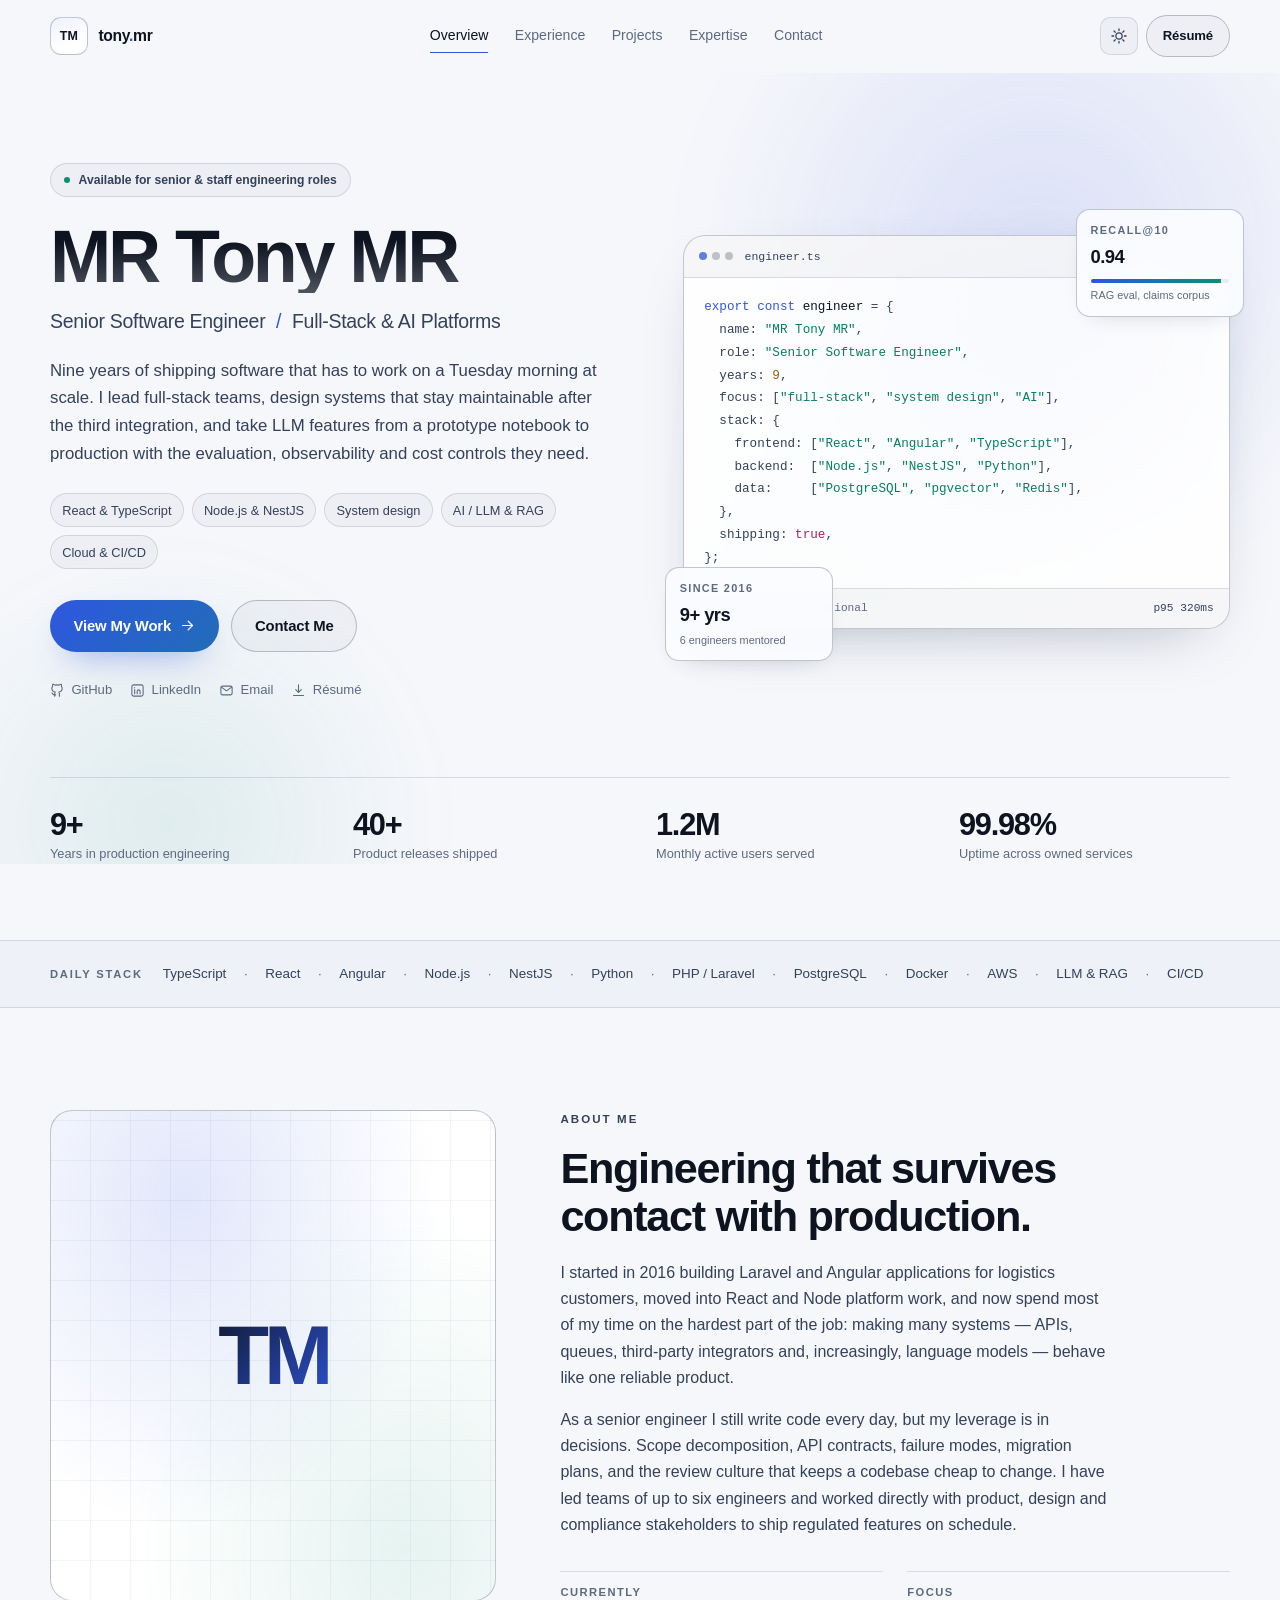
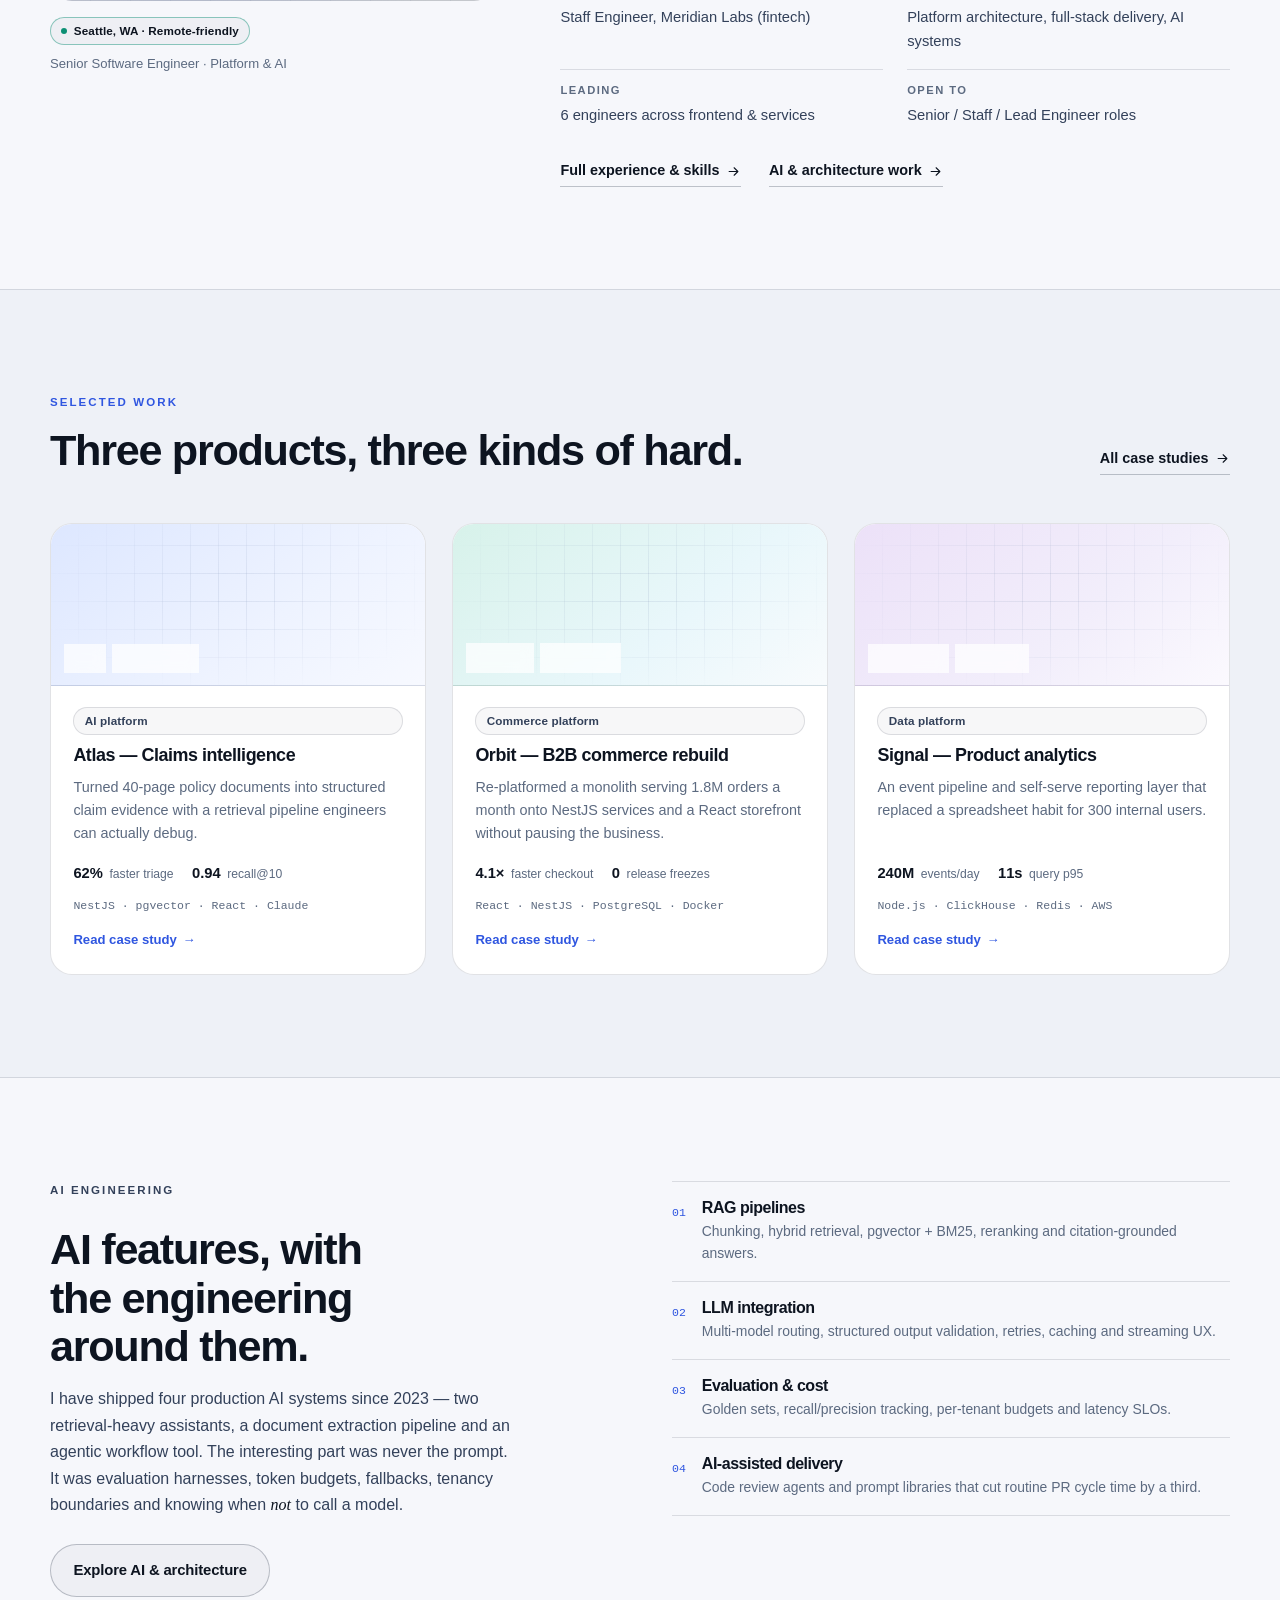
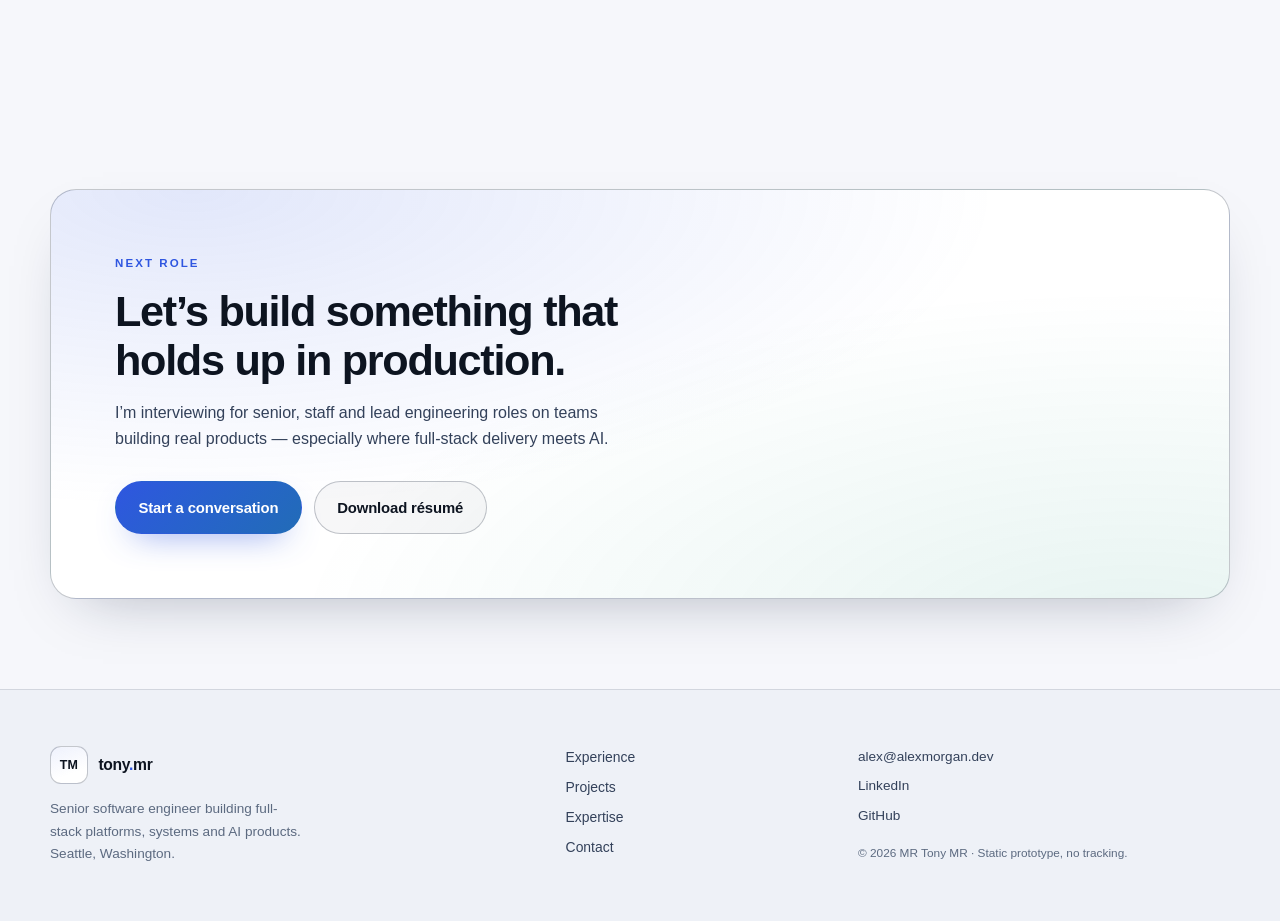
==== commit aa3caa46: "feat(portfolio): change name from Tony MR to MR Tony MR" ====
--- a/prototype/index.html
+++ b/prototype/index.html
@@ -3,12 +3,12 @@
 <head>
   <meta charset="utf-8" />
   <meta name="viewport" content="width=device-width, initial-scale=1" />
-  <title>Alex Morgan — Senior Software Engineer</title>
-  <meta name="description" content="Alex Morgan is a senior software engineer with 9+ years of experience building full-stack platforms, distributed systems and AI-powered products for fintech, commerce and insurance teams." />
+  <title>MR Tony MR — Senior Software Engineer</title>
+  <meta name="description" content="MR Tony MR is a senior software engineer with 9+ years of experience building full-stack platforms, distributed systems and AI-powered products for fintech, commerce and insurance teams." />
   <meta name="color-scheme" content="dark light" />
   <meta name="theme-color" content="#070a0f" />
   <meta property="og:type" content="website" />
-  <meta property="og:title" content="Alex Morgan — Senior Software Engineer" />
+  <meta property="og:title" content="MR Tony MR — Senior Software Engineer" />
   <meta property="og:description" content="9+ years shipping full-stack platforms, system design and production AI. Portfolio, case studies and architecture work." />
   <link rel="stylesheet" href="styles.css" />
   <script>
@@ -28,9 +28,9 @@
 
   <header class="site-header" data-header>
     <div class="container header-inner">
-      <a class="brand" href="index.html" aria-label="Alex Morgan — overview">
-        <span class="brand-mark" aria-hidden="true">AM</span>
-        <span class="brand-text">alex<span class="brand-dot">.</span>morgan</span>
+      <a class="brand" href="index.html" aria-label="MR Tony MR — overview">
+        <span class="brand-mark" aria-hidden="true">TM</span>
+        <span class="brand-text">tony<span class="brand-dot">.</span>mr</span>
       </a>
 
       <nav class="nav" aria-label="Primary">
@@ -73,7 +73,7 @@
         <div class="hero-copy">
           <p class="eyebrow"><span class="pulse" aria-hidden="true"></span> Available for senior &amp; staff engineering roles</p>
 
-          <h1 id="hero-title">Alex Morgan</h1>
+          <h1 id="hero-title">MR Tony MR</h1>
           <p class="hero-role">Senior Software Engineer <span class="sep" aria-hidden="true">/</span> Full-Stack &amp; AI Platforms</p>
 
           <p class="lead">
@@ -129,7 +129,7 @@
               <span class="code-badge">TS 5.4</span>
             </div>
             <pre class="code-body"><code><span class="c-key">export const</span> <span class="c-name">engineer</span> = {
-  name: <span class="c-str">"Alex Morgan"</span>,
+  name: <span class="c-str">"MR Tony MR"</span>,
   role: <span class="c-str">"Senior Software Engineer"</span>,
   years: <span class="c-num">9</span>,
   focus: [<span class="c-str">"full-stack"</span>, <span class="c-str">"system design"</span>, <span class="c-str">"AI"</span>],
@@ -189,7 +189,7 @@
       <div class="container about-grid">
         <div class="about-portrait reveal" data-reveal>
           <div class="portrait-tile">
-            <span class="portrait-mono">AM</span>
+            <span class="portrait-mono">TM</span>
             <span class="portrait-scan" aria-hidden="true"></span>
           </div>
           <div class="portrait-meta">
@@ -353,9 +353,9 @@
   <footer class="site-footer">
     <div class="container footer-grid">
       <div class="footer-brand">
-        <a class="brand" href="index.html" aria-label="Alex Morgan — overview">
-          <span class="brand-mark" aria-hidden="true">AM</span>
-          <span class="brand-text">alex<span class="brand-dot">.</span>morgan</span>
+        <a class="brand" href="index.html" aria-label="MR Tony MR — overview">
+          <span class="brand-mark" aria-hidden="true">TM</span>
+          <span class="brand-text">tony<span class="brand-dot">.</span>mr</span>
         </a>
         <p>Senior software engineer building full-stack platforms, systems and AI products. Seattle, Washington.</p>
       </div>
@@ -369,7 +369,7 @@
         <a href="mailto:alex@alexmorgan.dev">alex@alexmorgan.dev</a>
         <a href="https://www.linkedin.com/in/alexmorgan-dev" rel="noopener">LinkedIn</a>
         <a href="https://github.com/alexmorgan-dev" rel="noopener">GitHub</a>
-        <p class="footer-note">© <span data-year>2025</span> Alex Morgan · Static prototype, no tracking.</p>
+        <p class="footer-note">© <span data-year>2025</span> MR Tony MR · Static prototype, no tracking.</p>
       </div>
     </div>
   </footer>
--- a/prototype/styles.css
+++ b/prototype/styles.css
@@ -1,5 +1,5 @@
 /* ==========================================================================
-   Alex Morgan — Senior Software Engineer portfolio
+   MR Tony MR — Senior Software Engineer portfolio
    Shared design system for all prototype pages.
    ========================================================================== */
 
